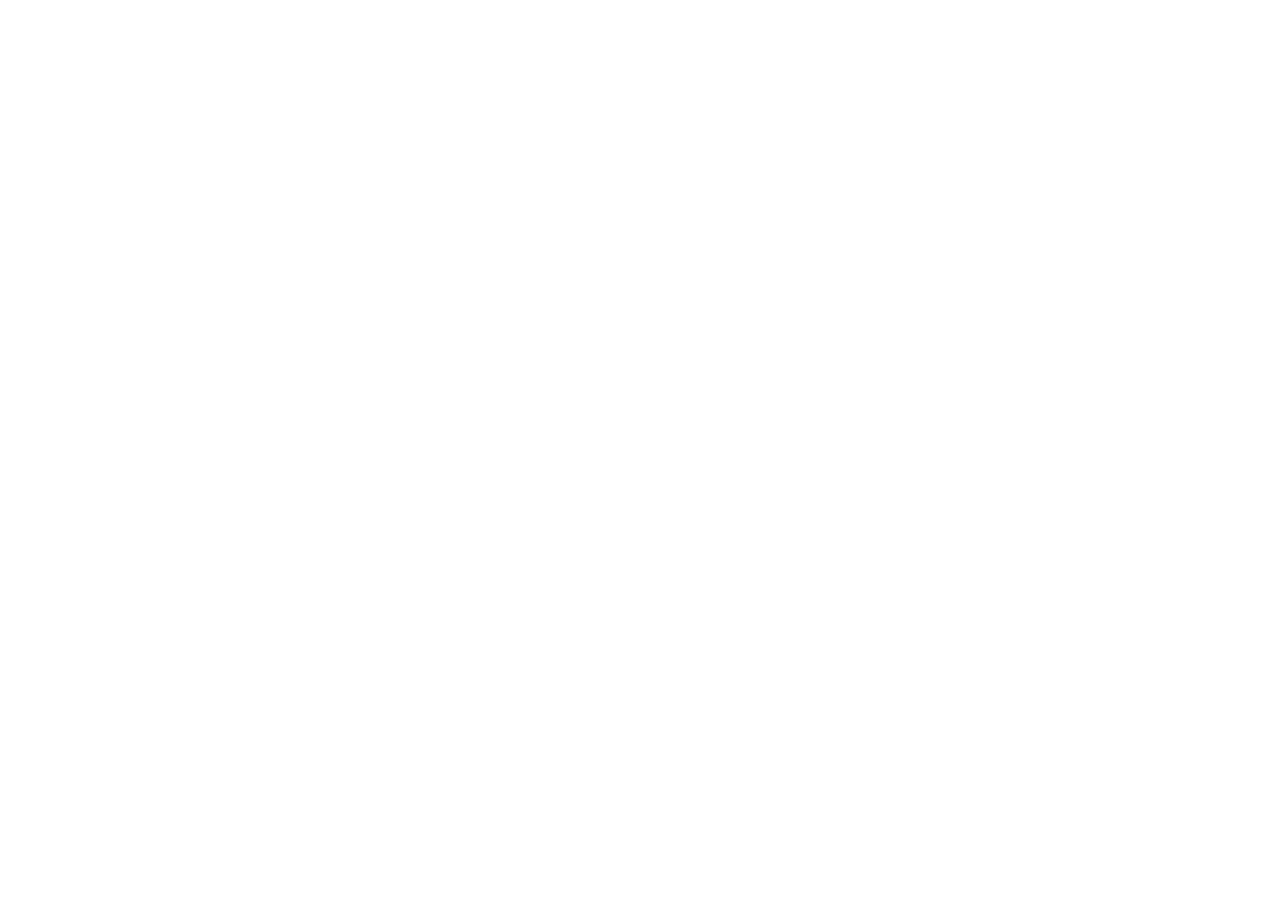
==== index.html @ 55929360 "Modèle html par défaut crée contenant quelque meta tags importantes pour le navigateur.\nDossier pub" ====
<!DOCTYPE html>
<html lang="fr">
    <head>
        <meta charset="UTF-8">
        <meta name="viewport" content="width=device-width, initial-scale=1.0">
        <meta name="description" content="Belgacem Haba est un scientifique et inventeur renommé connu pour ses contributions aux microélectroniques et aux technologies d'emballage des semi-conducteurs. Découvrez sa vie, ses inventions et ses publications sur ce site Web.">
        <meta name="keywords" content="Belgacem Haba, scientifique, inventeur, microélectronique, emballage de semi-conducteurs, technologie, USTHB">
        <title>Belgacem Haba: Page principale</title>
        <link rel="stylesheet" href="/public/styles/index.css">
    </head>
    <body>

    </body>
</html>
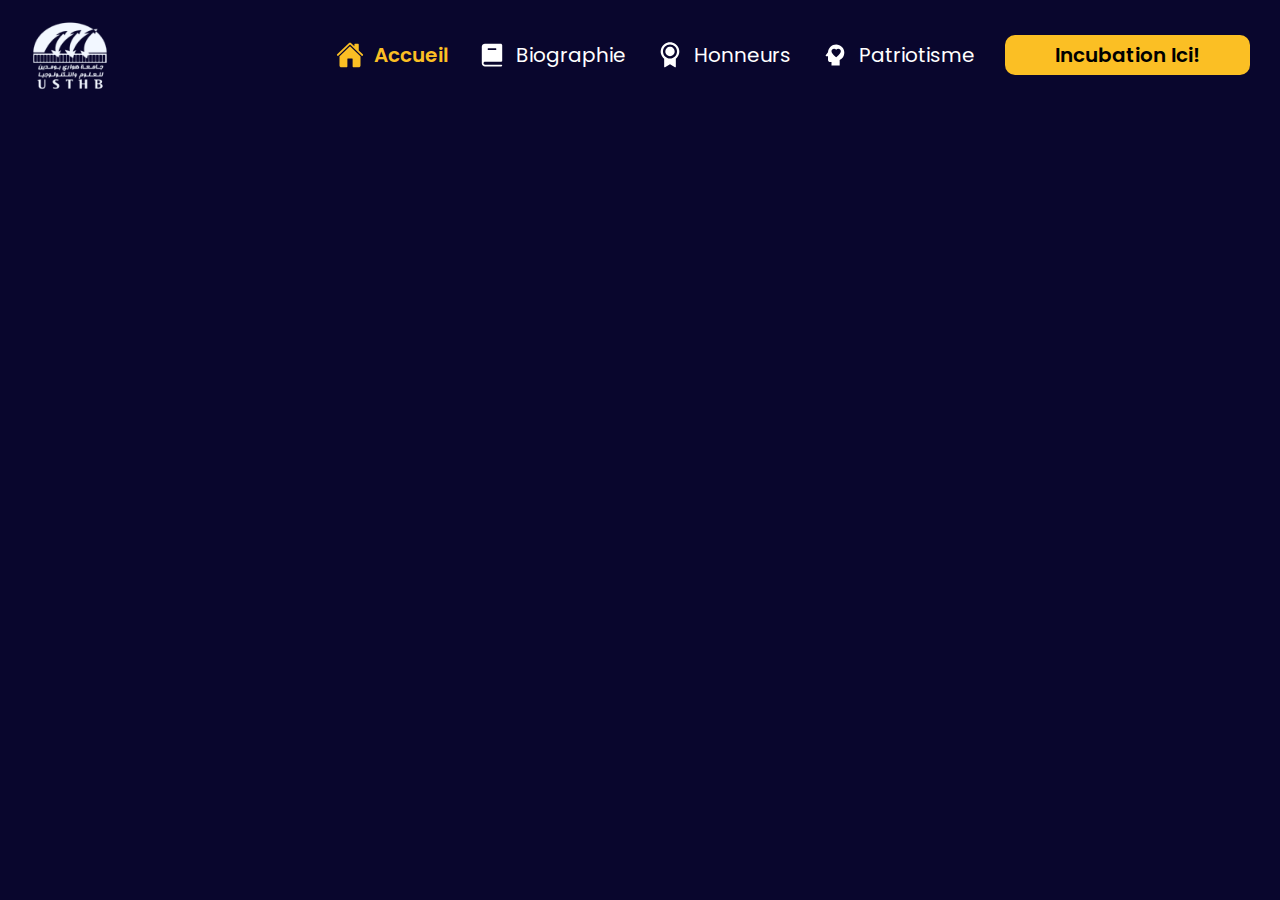
==== commit 26b038ed: "header responsive fait avec succès" ====
--- a/index.html
+++ b/index.html
@@ -1,14 +1,95 @@
 <!DOCTYPE html>
 <html lang="fr">
-    <head>
-        <meta charset="UTF-8">
-        <meta name="viewport" content="width=device-width, initial-scale=1.0">
-        <meta name="description" content="Belgacem Haba est un scientifique et inventeur renommé connu pour ses contributions aux microélectroniques et aux technologies d'emballage des semi-conducteurs. Découvrez sa vie, ses inventions et ses publications sur ce site Web.">
-        <meta name="keywords" content="Belgacem Haba, scientifique, inventeur, microélectronique, emballage de semi-conducteurs, technologie, USTHB">
-        <title>Belgacem Haba: Page principale</title>
-        <link rel="stylesheet" href="/public/styles/index.css">
-    </head>
-    <body>
 
-    </body>
+<head>
+    <meta charset="UTF-8">
+    <meta name="viewport" content="width=device-width, initial-scale=1.0">
+    <meta name="description"
+        content="Belgacem Haba est un scientifique et inventeur renommé connu pour ses contributions aux microélectroniques et aux technologies d'emballage des semi-conducteurs. Découvrez sa vie, ses inventions et ses publications sur ce site Web.">
+    <meta name="keywords"
+        content="Belgacem Haba, scientifique, inventeur, microélectronique, emballage de semi-conducteurs, technologie, USTHB">
+    <title>Belgacem Haba: Page principale</title>
+    <link rel="stylesheet" href="./public/styles/fonts.css">
+    <link rel="stylesheet" href="./public/styles/global.css">
+    <link rel="stylesheet" href="./public/styles/index.css">
+    <!--Un petit script pour la responsiveness de notre header-->
+    <script>
+        document.addEventListener('DOMContentLoaded', function () {
+            const toggleButton = document.querySelector('#mobile-menu');
+            const overlay = document.querySelector('.overlay');
+            const navbarLinks = document.querySelector('header > nav');
+            const header = document.querySelector("header")
+
+            toggleButton.addEventListener('click', function () {
+                navbarLinks.classList.toggle('active');
+                navbarLinks.classList.toggle('showUp');
+                overlay.classList.toggle('active');
+                
+            });
+
+            overlay.addEventListener('click', function () {
+                navbarLinks.classList.remove('active');
+                navbarLinks.classList.remove('showUp');
+                overlay.classList.remove('active');
+                
+            });
+        });
+    </script>
+</head>
+
+<body>
+    <!--Le header de la page, qui va contenir le logo, les liens vers toutes les pages de site et la button Call to action-->
+    <header>
+        <img id="usthb-logo" src="./public/img/logo.png" alt="USTHB">
+        <nav>
+            <ul>
+                <li class="is-active">
+                <!--On utilise les icons de cette façon pour controler leurs couleurs-->
+                    <svg width="28" height="28" viewBox="0 0 28 28" fill="none" xmlns="http://www.w3.org/2000/svg">
+                        <path
+                            d="M14.3041 5.53874C14.2226 5.46086 14.1143 5.41739 14.0016 5.41739C13.889 5.41739 13.7806 5.46086 13.6992 5.53874L3.63125 15.1566C3.58849 15.1975 3.55447 15.2467 3.53126 15.3011C3.50804 15.3555 3.4961 15.4141 3.49617 15.4733L3.49453 24.5C3.49453 24.9641 3.6789 25.4092 4.00709 25.7374C4.33528 26.0656 4.7804 26.25 5.24453 26.25H10.5C10.7321 26.25 10.9546 26.1578 11.1187 25.9937C11.2828 25.8296 11.375 25.6071 11.375 25.375V17.9375C11.375 17.8215 11.4211 17.7102 11.5031 17.6281C11.5852 17.5461 11.6965 17.5 11.8125 17.5H16.1875C16.3035 17.5 16.4148 17.5461 16.4969 17.6281C16.5789 17.7102 16.625 17.8215 16.625 17.9375V25.375C16.625 25.6071 16.7172 25.8296 16.8813 25.9937C17.0454 26.1578 17.2679 26.25 17.5 26.25H22.7533C23.2174 26.25 23.6625 26.0656 23.9907 25.7374C24.3189 25.4092 24.5033 24.9641 24.5033 24.5V15.4733C24.5033 15.4141 24.4914 15.3555 24.4682 15.3011C24.445 15.2467 24.411 15.1975 24.3682 15.1566L14.3041 5.53874Z"
+                            fill="#FBBF24" />
+                        <path
+                            d="M26.8466 13.352L22.756 9.43852V3.5C22.756 3.26794 22.6638 3.04538 22.4997 2.88128C22.3356 2.71719 22.1131 2.625 21.881 2.625H19.256C19.0239 2.625 18.8014 2.71719 18.6373 2.88128C18.4732 3.04538 18.381 3.26794 18.381 3.5V5.25L15.2135 2.22141C14.9171 1.92172 14.4763 1.75 14 1.75C13.5253 1.75 13.0856 1.92172 12.7892 2.22195L1.15719 13.3509C0.817029 13.679 0.774373 14.2188 1.0839 14.5742C1.16163 14.6639 1.2568 14.7369 1.36363 14.7887C1.47046 14.8405 1.5867 14.87 1.70529 14.8754C1.82387 14.8808 1.94232 14.862 2.05343 14.8202C2.16453 14.7784 2.26597 14.7144 2.35156 14.6322L13.6992 3.78875C13.7806 3.71086 13.889 3.66739 14.0016 3.66739C14.1143 3.66739 14.2226 3.71086 14.3041 3.78875L25.6528 14.6322C25.82 14.7925 26.0439 14.88 26.2755 14.8755C26.5071 14.871 26.7274 14.7748 26.8882 14.6081C27.224 14.2603 27.1961 13.6861 26.8466 13.352Z"
+                            fill="#FBBF24" />
+                    </svg>
+                    <a href="./index.html">Accueil</a>
+                </li>
+                <li>
+                    <svg width="28" height="28" viewBox="0 0 28 28" fill="none" xmlns="http://www.w3.org/2000/svg">
+                        <path fill-rule="evenodd" clip-rule="evenodd"
+                            d="M24.2083 19.4997C24.2082 19.5557 24.2027 19.6115 24.192 19.6665C24.2166 19.7932 24.2129 19.9237 24.1811 20.0487C24.1493 20.1738 24.0903 20.2903 24.0083 20.3898C23.9262 20.4894 23.8231 20.5696 23.7065 20.6247C23.5898 20.6797 23.4623 20.7083 23.3333 20.7083H6.99999C6.80848 20.7083 6.61884 20.7461 6.44191 20.8193C6.26498 20.8926 6.10421 21 5.96879 21.1355C5.83337 21.2709 5.72595 21.4317 5.65267 21.6086C5.57938 21.7855 5.54166 21.9752 5.54166 22.1667C5.54166 22.3582 5.57938 22.5478 5.65267 22.7247C5.72595 22.9017 5.83337 23.0624 5.96879 23.1979C6.10421 23.3333 6.26498 23.4407 6.44191 23.514C6.61884 23.5873 6.80848 23.625 6.99999 23.625H23.3333C23.5654 23.625 23.7879 23.7172 23.952 23.8813C24.1161 24.0454 24.2083 24.2679 24.2083 24.5C24.2083 24.7321 24.1161 24.9546 23.952 25.1187C23.7879 25.2828 23.5654 25.375 23.3333 25.375H6.99999C6.14909 25.375 5.33303 25.037 4.73136 24.4353C4.12968 23.8336 3.79166 23.0176 3.79166 22.1667V5.83333C3.79166 4.98243 4.12968 4.16638 4.73136 3.5647C5.33303 2.96302 6.14909 2.625 6.99999 2.625H22.6333C23.5037 2.625 24.2083 3.32967 24.2083 4.2V19.4997ZM10.5 7.29167C10.2679 7.29167 10.0454 7.38385 9.88127 7.54795C9.71718 7.71204 9.62499 7.9346 9.62499 8.16667C9.62499 8.39873 9.71718 8.62129 9.88127 8.78539C10.0454 8.94948 10.2679 9.04167 10.5 9.04167H17.5C17.7321 9.04167 17.9546 8.94948 18.1187 8.78539C18.2828 8.62129 18.375 8.39873 18.375 8.16667C18.375 7.9346 18.2828 7.71204 18.1187 7.54795C17.9546 7.38385 17.7321 7.29167 17.5 7.29167H10.5Z"
+                            fill="white" />
+                    </svg>
+
+                    <a href="./biographie.html">Biographie</a>
+                </li>
+                <li>
+                    <svg width="28" height="28" viewBox="0 0 28 28" fill="none" xmlns="http://www.w3.org/2000/svg">
+                        <path
+                            d="M19.8333 17.7858V25.8032C19.8333 25.9064 19.806 26.0078 19.754 26.0969C19.7021 26.1861 19.6274 26.2599 19.5376 26.3108C19.4478 26.3617 19.3461 26.3878 19.2429 26.3866C19.1397 26.3853 19.0387 26.3567 18.9502 26.3037L14 23.3333L9.04982 26.3037C8.96121 26.3568 8.86008 26.3854 8.75677 26.3866C8.65347 26.3878 8.5517 26.3615 8.46187 26.3105C8.37204 26.2595 8.29738 26.1855 8.24551 26.0962C8.19364 26.0068 8.16643 25.9053 8.16666 25.802V17.787C6.65716 16.5784 5.56031 14.9309 5.02769 13.072C4.49507 11.2131 4.55297 9.23463 5.1934 7.41006C5.83382 5.58549 7.02515 4.00488 8.60274 2.88667C10.1803 1.76845 12.0663 1.16785 14 1.16785C15.9337 1.16785 17.8197 1.76845 19.3972 2.88667C20.9748 4.00488 22.1662 5.58549 22.8066 7.41006C23.447 9.23463 23.5049 11.2131 22.9723 13.072C22.4397 14.9309 21.3428 16.5784 19.8333 17.787M14 17.5C15.8565 17.5 17.637 16.7625 18.9497 15.4498C20.2625 14.137 21 12.3565 21 10.5C21 8.6435 20.2625 6.86302 18.9497 5.55026C17.637 4.23751 15.8565 3.50001 14 3.50001C12.1435 3.50001 10.363 4.23751 9.05024 5.55026C7.73749 6.86302 6.99999 8.6435 6.99999 10.5C6.99999 12.3565 7.73749 14.137 9.05024 15.4498C10.363 16.7625 12.1435 17.5 14 17.5ZM14 15.1667C12.7623 15.1667 11.5753 14.675 10.7002 13.7998C9.82499 12.9247 9.33332 11.7377 9.33332 10.5C9.33332 9.26233 9.82499 8.07535 10.7002 7.20018C11.5753 6.32501 12.7623 5.83334 14 5.83334C15.2377 5.83334 16.4247 6.32501 17.2998 7.20018C18.175 8.07535 18.6667 9.26233 18.6667 10.5C18.6667 11.7377 18.175 12.9247 17.2998 13.7998C16.4247 14.675 15.2377 15.1667 14 15.1667Z"
+                            fill="white" />
+                    </svg>
+                    <a href="./honneurs.html">Honneurs</a>
+                </li>
+                <li>
+                    <svg width="28" height="28" viewBox="0 0 28 28" fill="none" xmlns="http://www.w3.org/2000/svg">
+                        <path
+                            d="M15.1666 3.5C10.7683 3.5 7.22164 6.94167 6.99998 11.27L4.75998 14.2217C4.47998 14.5833 4.75998 15.1667 5.24998 15.1667H6.99998V18.6667C6.99998 19.9617 8.03831 21 9.33331 21H10.5V24.5H18.6666V19.0283C21.4316 17.7217 23.3333 14.9333 23.3333 11.6667C23.3333 7.16333 19.6933 3.5 15.1666 3.5ZM19.8333 10.3017C19.8333 12.0983 18.2466 13.5333 15.8433 15.715L15.1666 16.3333L14.49 15.715C12.0866 13.5333 10.5 12.0983 10.5 10.3017C10.5 8.90167 11.62 7.74667 13.02 7.735H13.0666C13.8716 7.735 14.6416 8.09667 15.1666 8.70333C15.6916 8.09667 16.4616 7.735 17.2666 7.735C18.6666 7.72333 19.8333 8.855 19.8333 10.255V10.3017Z"
+                            fill="white" />
+                    </svg>
+                    <a href="./patriotisme.html">Patriotisme</a>
+                </li>
+                <a class="header-btn" href="https://haba-institute.com/">Incubation Ici!</a>
+            </ul>
+        </nav>
+        <!--Button Call to action qui émène à Haba Institute-->
+        
+        <div class="overlay"></div>
+        <img id="mobile-menu" src="./public/icons/menu-icon.svg">
+        <!--Pas d'attribut alt puisque c'est que pour la décoration-->
+    </header>
+    <!--Fin de header-->
+</body>
+
 </html>--- a/public/styles/fonts.css
+++ b/public/styles/fonts.css
@@ -0,0 +1,19 @@
+/* On déclare le font Poppins ici pour Regular, Medium et SemiBold*/
+@font-face {
+    font-family: 'Poppins';
+    font-style: normal;
+    font-weight: 400;
+    src: url(../fonts/Poppins-Regular.ttf) format('truetype');
+}
+@font-face {
+    font-family: 'Poppins';
+    font-style: normal;
+    font-weight: 500;
+    src: url(../fonts/Poppins-Medium.ttf) format('truetype');
+}
+@font-face {
+    font-family: 'Poppins';
+    font-style: normal;
+    font-weight: 600;
+    src: url(../fonts/Poppins-SemiBold.ttf) format('truetype');
+}--- a/public/styles/global.css
+++ b/public/styles/global.css
@@ -0,0 +1,114 @@
+/* On définit quelque règles par défaut */
+* {
+    box-sizing: border-box;
+    margin: 0;
+    padding: 0;
+}
+
+body {
+    font-family: 'Poppins',Arial, sans-serif;
+    font-size: 20px;
+    line-height: 1.5;
+    color: white;
+    background-color: rgb(9,6,45);
+}
+
+a {
+    text-decoration: none;
+    color: inherit;
+}
+/* Quelque règles pour le header*/
+header{
+    padding: 15px 30px;
+    display: flex;
+    justify-content: space-between;
+    align-items: center;
+    width: 100%;
+    align-items: center;
+}
+#usthb-logo{
+    width: 80px;
+    height: 80px;
+}
+/* Règles pour le container des liens vers les pages + Button Cta*/
+nav > ul{
+    list-style-type: none;
+    display: flex;
+    flex-direction: column;
+    justify-content: center;
+    align-items: center;
+    gap: 30px;
+}
+nav > ul > li{
+    display: flex;
+    justify-content: center;
+    align-items: center;
+    gap: 10px;
+}
+/* Pour la page séléctionné */
+li.is-active > svg > path{
+    fill:rgb(251, 191, 36);
+}
+li.is-active a{
+    font-weight: 600;
+    color: rgb(251, 191, 36);
+}
+/*Button CTA*/
+a.header-btn{
+    background-color: rgb(251, 191, 36);
+    color: black;
+    padding: 5px 50px;
+    border-radius: 10px;
+    font-weight: 600;
+    flex-shrink: 0;
+}
+header img#mobile-menu:hover{
+    cursor: pointer;
+}
+
+header > nav{
+    display: none;
+}
+/*Overlay pour le menu dans le cas de mobile pour la responsivness de header*/
+.overlay {
+    display: none;
+    position: fixed;
+    top: 0;
+    left: 0;
+    width: 100%;
+    height: 100%;
+    background-color: rgba(0, 0, 0, 0.5);
+}
+.active{
+    display: block;
+    
+}
+.showUp{
+    z-index: 10;
+    position: absolute;
+    left: 50%;
+    transform: translateX(-50%);
+    top: 30px;
+    width: 100%;
+}
+
+@media screen and (min-width: 1024px){
+    header{
+        align-items: center;
+    }
+    header img#mobile-menu{
+        display: none;
+    }
+    header > nav{
+        display: block;
+    }
+    header > nav > ul {
+        flex-direction: row;
+    }
+    a.header-btn{
+        display: block;
+    }
+}
+/*Fin pour le header*/
+
+
--- a/public/styles/index.css
+++ b/public/styles/index.css
@@ -0,0 +1 @@
+/* Autres règles ici */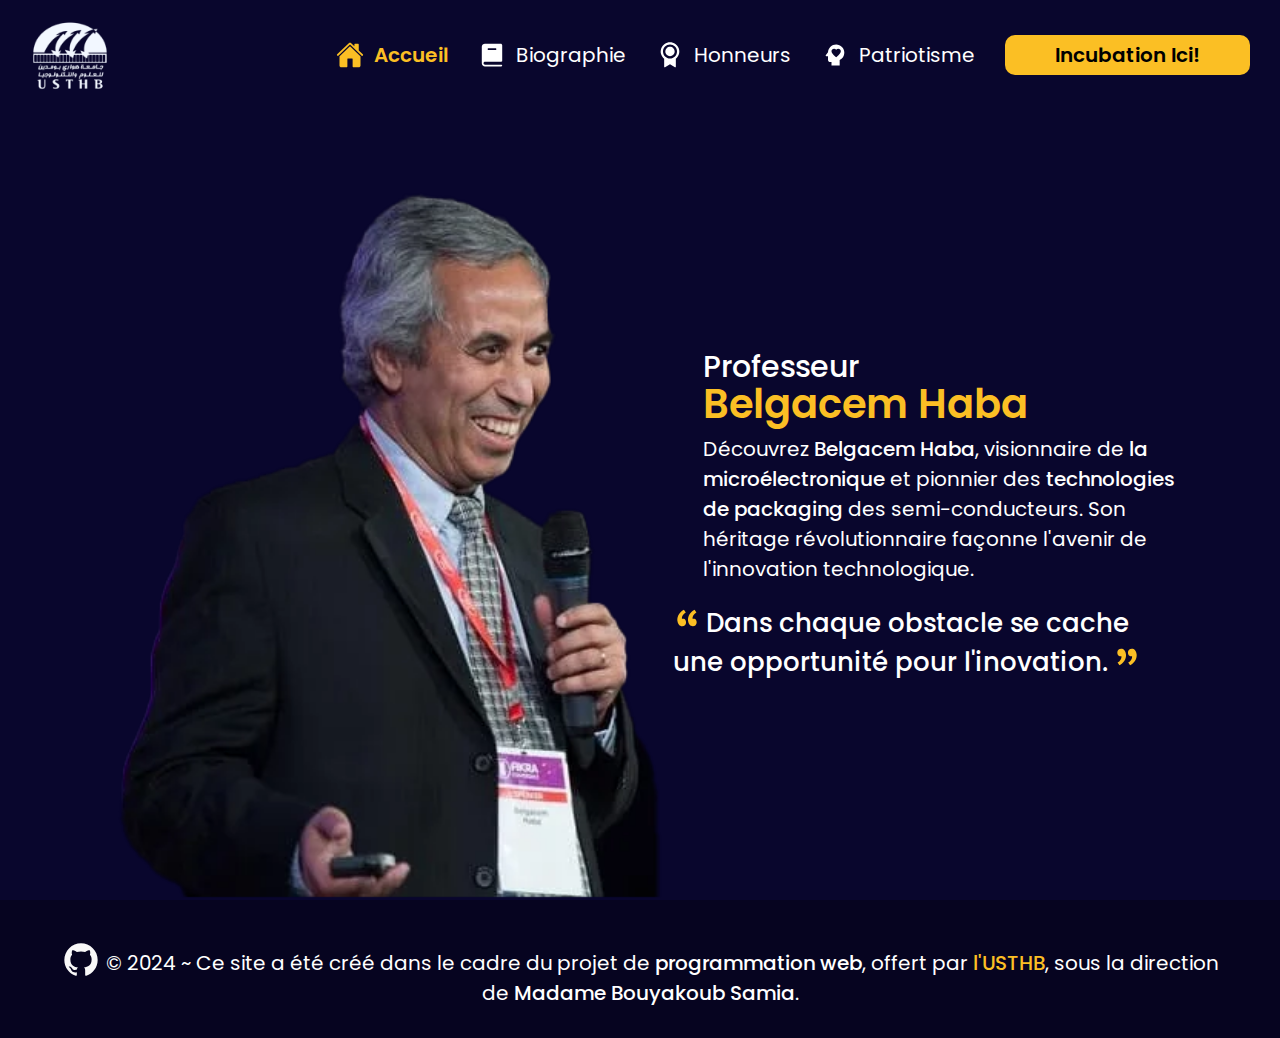
==== commit 0d8cbe6b: "Index responsive codé avec succés" ====
--- a/index.html
+++ b/index.html
@@ -24,72 +24,95 @@
                 navbarLinks.classList.toggle('active');
                 navbarLinks.classList.toggle('showUp');
                 overlay.classList.toggle('active');
-                
+
             });
 
             overlay.addEventListener('click', function () {
                 navbarLinks.classList.remove('active');
                 navbarLinks.classList.remove('showUp');
                 overlay.classList.remove('active');
-                
+
             });
         });
     </script>
 </head>
 
 <body>
-    <!--Le header de la page, qui va contenir le logo, les liens vers toutes les pages de site et la button Call to action-->
-    <header>
-        <img id="usthb-logo" src="./public/img/logo.png" alt="USTHB">
-        <nav>
-            <ul>
-                <li class="is-active">
-                <!--On utilise les icons de cette façon pour controler leurs couleurs-->
-                    <svg width="28" height="28" viewBox="0 0 28 28" fill="none" xmlns="http://www.w3.org/2000/svg">
-                        <path
-                            d="M14.3041 5.53874C14.2226 5.46086 14.1143 5.41739 14.0016 5.41739C13.889 5.41739 13.7806 5.46086 13.6992 5.53874L3.63125 15.1566C3.58849 15.1975 3.55447 15.2467 3.53126 15.3011C3.50804 15.3555 3.4961 15.4141 3.49617 15.4733L3.49453 24.5C3.49453 24.9641 3.6789 25.4092 4.00709 25.7374C4.33528 26.0656 4.7804 26.25 5.24453 26.25H10.5C10.7321 26.25 10.9546 26.1578 11.1187 25.9937C11.2828 25.8296 11.375 25.6071 11.375 25.375V17.9375C11.375 17.8215 11.4211 17.7102 11.5031 17.6281C11.5852 17.5461 11.6965 17.5 11.8125 17.5H16.1875C16.3035 17.5 16.4148 17.5461 16.4969 17.6281C16.5789 17.7102 16.625 17.8215 16.625 17.9375V25.375C16.625 25.6071 16.7172 25.8296 16.8813 25.9937C17.0454 26.1578 17.2679 26.25 17.5 26.25H22.7533C23.2174 26.25 23.6625 26.0656 23.9907 25.7374C24.3189 25.4092 24.5033 24.9641 24.5033 24.5V15.4733C24.5033 15.4141 24.4914 15.3555 24.4682 15.3011C24.445 15.2467 24.411 15.1975 24.3682 15.1566L14.3041 5.53874Z"
-                            fill="#FBBF24" />
-                        <path
-                            d="M26.8466 13.352L22.756 9.43852V3.5C22.756 3.26794 22.6638 3.04538 22.4997 2.88128C22.3356 2.71719 22.1131 2.625 21.881 2.625H19.256C19.0239 2.625 18.8014 2.71719 18.6373 2.88128C18.4732 3.04538 18.381 3.26794 18.381 3.5V5.25L15.2135 2.22141C14.9171 1.92172 14.4763 1.75 14 1.75C13.5253 1.75 13.0856 1.92172 12.7892 2.22195L1.15719 13.3509C0.817029 13.679 0.774373 14.2188 1.0839 14.5742C1.16163 14.6639 1.2568 14.7369 1.36363 14.7887C1.47046 14.8405 1.5867 14.87 1.70529 14.8754C1.82387 14.8808 1.94232 14.862 2.05343 14.8202C2.16453 14.7784 2.26597 14.7144 2.35156 14.6322L13.6992 3.78875C13.7806 3.71086 13.889 3.66739 14.0016 3.66739C14.1143 3.66739 14.2226 3.71086 14.3041 3.78875L25.6528 14.6322C25.82 14.7925 26.0439 14.88 26.2755 14.8755C26.5071 14.871 26.7274 14.7748 26.8882 14.6081C27.224 14.2603 27.1961 13.6861 26.8466 13.352Z"
-                            fill="#FBBF24" />
-                    </svg>
-                    <a href="./index.html">Accueil</a>
-                </li>
-                <li>
-                    <svg width="28" height="28" viewBox="0 0 28 28" fill="none" xmlns="http://www.w3.org/2000/svg">
-                        <path fill-rule="evenodd" clip-rule="evenodd"
-                            d="M24.2083 19.4997C24.2082 19.5557 24.2027 19.6115 24.192 19.6665C24.2166 19.7932 24.2129 19.9237 24.1811 20.0487C24.1493 20.1738 24.0903 20.2903 24.0083 20.3898C23.9262 20.4894 23.8231 20.5696 23.7065 20.6247C23.5898 20.6797 23.4623 20.7083 23.3333 20.7083H6.99999C6.80848 20.7083 6.61884 20.7461 6.44191 20.8193C6.26498 20.8926 6.10421 21 5.96879 21.1355C5.83337 21.2709 5.72595 21.4317 5.65267 21.6086C5.57938 21.7855 5.54166 21.9752 5.54166 22.1667C5.54166 22.3582 5.57938 22.5478 5.65267 22.7247C5.72595 22.9017 5.83337 23.0624 5.96879 23.1979C6.10421 23.3333 6.26498 23.4407 6.44191 23.514C6.61884 23.5873 6.80848 23.625 6.99999 23.625H23.3333C23.5654 23.625 23.7879 23.7172 23.952 23.8813C24.1161 24.0454 24.2083 24.2679 24.2083 24.5C24.2083 24.7321 24.1161 24.9546 23.952 25.1187C23.7879 25.2828 23.5654 25.375 23.3333 25.375H6.99999C6.14909 25.375 5.33303 25.037 4.73136 24.4353C4.12968 23.8336 3.79166 23.0176 3.79166 22.1667V5.83333C3.79166 4.98243 4.12968 4.16638 4.73136 3.5647C5.33303 2.96302 6.14909 2.625 6.99999 2.625H22.6333C23.5037 2.625 24.2083 3.32967 24.2083 4.2V19.4997ZM10.5 7.29167C10.2679 7.29167 10.0454 7.38385 9.88127 7.54795C9.71718 7.71204 9.62499 7.9346 9.62499 8.16667C9.62499 8.39873 9.71718 8.62129 9.88127 8.78539C10.0454 8.94948 10.2679 9.04167 10.5 9.04167H17.5C17.7321 9.04167 17.9546 8.94948 18.1187 8.78539C18.2828 8.62129 18.375 8.39873 18.375 8.16667C18.375 7.9346 18.2828 7.71204 18.1187 7.54795C17.9546 7.38385 17.7321 7.29167 17.5 7.29167H10.5Z"
-                            fill="white" />
-                    </svg>
+    <!--On va mettre le header et le main dans un div pour les afficher en 100vh-->
+    <div class="screen-container">
+        <!--Le header de la page, qui va contenir le logo, les liens vers toutes les pages de site et la button Call to action-->
+        <header>
+            <img id="usthb-logo" src="./public/img/logo.png" alt="USTHB">
+            <nav>
+                <ul>
+                    <li class="is-active">
+                        <!--On utilise les icons de cette façon pour controler leurs couleurs-->
+                        <svg width="28" height="28" viewBox="0 0 28 28" fill="none" xmlns="http://www.w3.org/2000/svg">
+                            <path
+                                d="M14.3041 5.53874C14.2226 5.46086 14.1143 5.41739 14.0016 5.41739C13.889 5.41739 13.7806 5.46086 13.6992 5.53874L3.63125 15.1566C3.58849 15.1975 3.55447 15.2467 3.53126 15.3011C3.50804 15.3555 3.4961 15.4141 3.49617 15.4733L3.49453 24.5C3.49453 24.9641 3.6789 25.4092 4.00709 25.7374C4.33528 26.0656 4.7804 26.25 5.24453 26.25H10.5C10.7321 26.25 10.9546 26.1578 11.1187 25.9937C11.2828 25.8296 11.375 25.6071 11.375 25.375V17.9375C11.375 17.8215 11.4211 17.7102 11.5031 17.6281C11.5852 17.5461 11.6965 17.5 11.8125 17.5H16.1875C16.3035 17.5 16.4148 17.5461 16.4969 17.6281C16.5789 17.7102 16.625 17.8215 16.625 17.9375V25.375C16.625 25.6071 16.7172 25.8296 16.8813 25.9937C17.0454 26.1578 17.2679 26.25 17.5 26.25H22.7533C23.2174 26.25 23.6625 26.0656 23.9907 25.7374C24.3189 25.4092 24.5033 24.9641 24.5033 24.5V15.4733C24.5033 15.4141 24.4914 15.3555 24.4682 15.3011C24.445 15.2467 24.411 15.1975 24.3682 15.1566L14.3041 5.53874Z"
+                                fill="#FBBF24" />
+                            <path
+                                d="M26.8466 13.352L22.756 9.43852V3.5C22.756 3.26794 22.6638 3.04538 22.4997 2.88128C22.3356 2.71719 22.1131 2.625 21.881 2.625H19.256C19.0239 2.625 18.8014 2.71719 18.6373 2.88128C18.4732 3.04538 18.381 3.26794 18.381 3.5V5.25L15.2135 2.22141C14.9171 1.92172 14.4763 1.75 14 1.75C13.5253 1.75 13.0856 1.92172 12.7892 2.22195L1.15719 13.3509C0.817029 13.679 0.774373 14.2188 1.0839 14.5742C1.16163 14.6639 1.2568 14.7369 1.36363 14.7887C1.47046 14.8405 1.5867 14.87 1.70529 14.8754C1.82387 14.8808 1.94232 14.862 2.05343 14.8202C2.16453 14.7784 2.26597 14.7144 2.35156 14.6322L13.6992 3.78875C13.7806 3.71086 13.889 3.66739 14.0016 3.66739C14.1143 3.66739 14.2226 3.71086 14.3041 3.78875L25.6528 14.6322C25.82 14.7925 26.0439 14.88 26.2755 14.8755C26.5071 14.871 26.7274 14.7748 26.8882 14.6081C27.224 14.2603 27.1961 13.6861 26.8466 13.352Z"
+                                fill="#FBBF24" />
+                        </svg>
+                        <a href="./index.html">Accueil</a>
+                    </li>
+                    <li>
+                        <svg width="28" height="28" viewBox="0 0 28 28" fill="none" xmlns="http://www.w3.org/2000/svg">
+                            <path fill-rule="evenodd" clip-rule="evenodd"
+                                d="M24.2083 19.4997C24.2082 19.5557 24.2027 19.6115 24.192 19.6665C24.2166 19.7932 24.2129 19.9237 24.1811 20.0487C24.1493 20.1738 24.0903 20.2903 24.0083 20.3898C23.9262 20.4894 23.8231 20.5696 23.7065 20.6247C23.5898 20.6797 23.4623 20.7083 23.3333 20.7083H6.99999C6.80848 20.7083 6.61884 20.7461 6.44191 20.8193C6.26498 20.8926 6.10421 21 5.96879 21.1355C5.83337 21.2709 5.72595 21.4317 5.65267 21.6086C5.57938 21.7855 5.54166 21.9752 5.54166 22.1667C5.54166 22.3582 5.57938 22.5478 5.65267 22.7247C5.72595 22.9017 5.83337 23.0624 5.96879 23.1979C6.10421 23.3333 6.26498 23.4407 6.44191 23.514C6.61884 23.5873 6.80848 23.625 6.99999 23.625H23.3333C23.5654 23.625 23.7879 23.7172 23.952 23.8813C24.1161 24.0454 24.2083 24.2679 24.2083 24.5C24.2083 24.7321 24.1161 24.9546 23.952 25.1187C23.7879 25.2828 23.5654 25.375 23.3333 25.375H6.99999C6.14909 25.375 5.33303 25.037 4.73136 24.4353C4.12968 23.8336 3.79166 23.0176 3.79166 22.1667V5.83333C3.79166 4.98243 4.12968 4.16638 4.73136 3.5647C5.33303 2.96302 6.14909 2.625 6.99999 2.625H22.6333C23.5037 2.625 24.2083 3.32967 24.2083 4.2V19.4997ZM10.5 7.29167C10.2679 7.29167 10.0454 7.38385 9.88127 7.54795C9.71718 7.71204 9.62499 7.9346 9.62499 8.16667C9.62499 8.39873 9.71718 8.62129 9.88127 8.78539C10.0454 8.94948 10.2679 9.04167 10.5 9.04167H17.5C17.7321 9.04167 17.9546 8.94948 18.1187 8.78539C18.2828 8.62129 18.375 8.39873 18.375 8.16667C18.375 7.9346 18.2828 7.71204 18.1187 7.54795C17.9546 7.38385 17.7321 7.29167 17.5 7.29167H10.5Z"
+                                fill="white" />
+                        </svg>
 
-                    <a href="./biographie.html">Biographie</a>
-                </li>
-                <li>
-                    <svg width="28" height="28" viewBox="0 0 28 28" fill="none" xmlns="http://www.w3.org/2000/svg">
-                        <path
-                            d="M19.8333 17.7858V25.8032C19.8333 25.9064 19.806 26.0078 19.754 26.0969C19.7021 26.1861 19.6274 26.2599 19.5376 26.3108C19.4478 26.3617 19.3461 26.3878 19.2429 26.3866C19.1397 26.3853 19.0387 26.3567 18.9502 26.3037L14 23.3333L9.04982 26.3037C8.96121 26.3568 8.86008 26.3854 8.75677 26.3866C8.65347 26.3878 8.5517 26.3615 8.46187 26.3105C8.37204 26.2595 8.29738 26.1855 8.24551 26.0962C8.19364 26.0068 8.16643 25.9053 8.16666 25.802V17.787C6.65716 16.5784 5.56031 14.9309 5.02769 13.072C4.49507 11.2131 4.55297 9.23463 5.1934 7.41006C5.83382 5.58549 7.02515 4.00488 8.60274 2.88667C10.1803 1.76845 12.0663 1.16785 14 1.16785C15.9337 1.16785 17.8197 1.76845 19.3972 2.88667C20.9748 4.00488 22.1662 5.58549 22.8066 7.41006C23.447 9.23463 23.5049 11.2131 22.9723 13.072C22.4397 14.9309 21.3428 16.5784 19.8333 17.787M14 17.5C15.8565 17.5 17.637 16.7625 18.9497 15.4498C20.2625 14.137 21 12.3565 21 10.5C21 8.6435 20.2625 6.86302 18.9497 5.55026C17.637 4.23751 15.8565 3.50001 14 3.50001C12.1435 3.50001 10.363 4.23751 9.05024 5.55026C7.73749 6.86302 6.99999 8.6435 6.99999 10.5C6.99999 12.3565 7.73749 14.137 9.05024 15.4498C10.363 16.7625 12.1435 17.5 14 17.5ZM14 15.1667C12.7623 15.1667 11.5753 14.675 10.7002 13.7998C9.82499 12.9247 9.33332 11.7377 9.33332 10.5C9.33332 9.26233 9.82499 8.07535 10.7002 7.20018C11.5753 6.32501 12.7623 5.83334 14 5.83334C15.2377 5.83334 16.4247 6.32501 17.2998 7.20018C18.175 8.07535 18.6667 9.26233 18.6667 10.5C18.6667 11.7377 18.175 12.9247 17.2998 13.7998C16.4247 14.675 15.2377 15.1667 14 15.1667Z"
-                            fill="white" />
-                    </svg>
-                    <a href="./honneurs.html">Honneurs</a>
-                </li>
-                <li>
-                    <svg width="28" height="28" viewBox="0 0 28 28" fill="none" xmlns="http://www.w3.org/2000/svg">
-                        <path
-                            d="M15.1666 3.5C10.7683 3.5 7.22164 6.94167 6.99998 11.27L4.75998 14.2217C4.47998 14.5833 4.75998 15.1667 5.24998 15.1667H6.99998V18.6667C6.99998 19.9617 8.03831 21 9.33331 21H10.5V24.5H18.6666V19.0283C21.4316 17.7217 23.3333 14.9333 23.3333 11.6667C23.3333 7.16333 19.6933 3.5 15.1666 3.5ZM19.8333 10.3017C19.8333 12.0983 18.2466 13.5333 15.8433 15.715L15.1666 16.3333L14.49 15.715C12.0866 13.5333 10.5 12.0983 10.5 10.3017C10.5 8.90167 11.62 7.74667 13.02 7.735H13.0666C13.8716 7.735 14.6416 8.09667 15.1666 8.70333C15.6916 8.09667 16.4616 7.735 17.2666 7.735C18.6666 7.72333 19.8333 8.855 19.8333 10.255V10.3017Z"
-                            fill="white" />
-                    </svg>
-                    <a href="./patriotisme.html">Patriotisme</a>
-                </li>
-                <a class="header-btn" href="https://haba-institute.com/">Incubation Ici!</a>
-            </ul>
-        </nav>
-        <!--Button Call to action qui émène à Haba Institute-->
-        
-        <div class="overlay"></div>
-        <img id="mobile-menu" src="./public/icons/menu-icon.svg">
-        <!--Pas d'attribut alt puisque c'est que pour la décoration-->
-    </header>
-    <!--Fin de header-->
+                        <a href="./biographie.html">Biographie</a>
+                    </li>
+                    <li>
+                        <svg width="28" height="28" viewBox="0 0 28 28" fill="none" xmlns="http://www.w3.org/2000/svg">
+                            <path
+                                d="M19.8333 17.7858V25.8032C19.8333 25.9064 19.806 26.0078 19.754 26.0969C19.7021 26.1861 19.6274 26.2599 19.5376 26.3108C19.4478 26.3617 19.3461 26.3878 19.2429 26.3866C19.1397 26.3853 19.0387 26.3567 18.9502 26.3037L14 23.3333L9.04982 26.3037C8.96121 26.3568 8.86008 26.3854 8.75677 26.3866C8.65347 26.3878 8.5517 26.3615 8.46187 26.3105C8.37204 26.2595 8.29738 26.1855 8.24551 26.0962C8.19364 26.0068 8.16643 25.9053 8.16666 25.802V17.787C6.65716 16.5784 5.56031 14.9309 5.02769 13.072C4.49507 11.2131 4.55297 9.23463 5.1934 7.41006C5.83382 5.58549 7.02515 4.00488 8.60274 2.88667C10.1803 1.76845 12.0663 1.16785 14 1.16785C15.9337 1.16785 17.8197 1.76845 19.3972 2.88667C20.9748 4.00488 22.1662 5.58549 22.8066 7.41006C23.447 9.23463 23.5049 11.2131 22.9723 13.072C22.4397 14.9309 21.3428 16.5784 19.8333 17.787M14 17.5C15.8565 17.5 17.637 16.7625 18.9497 15.4498C20.2625 14.137 21 12.3565 21 10.5C21 8.6435 20.2625 6.86302 18.9497 5.55026C17.637 4.23751 15.8565 3.50001 14 3.50001C12.1435 3.50001 10.363 4.23751 9.05024 5.55026C7.73749 6.86302 6.99999 8.6435 6.99999 10.5C6.99999 12.3565 7.73749 14.137 9.05024 15.4498C10.363 16.7625 12.1435 17.5 14 17.5ZM14 15.1667C12.7623 15.1667 11.5753 14.675 10.7002 13.7998C9.82499 12.9247 9.33332 11.7377 9.33332 10.5C9.33332 9.26233 9.82499 8.07535 10.7002 7.20018C11.5753 6.32501 12.7623 5.83334 14 5.83334C15.2377 5.83334 16.4247 6.32501 17.2998 7.20018C18.175 8.07535 18.6667 9.26233 18.6667 10.5C18.6667 11.7377 18.175 12.9247 17.2998 13.7998C16.4247 14.675 15.2377 15.1667 14 15.1667Z"
+                                fill="white" />
+                        </svg>
+                        <a href="./honneurs.html">Honneurs</a>
+                    </li>
+                    <li>
+                        <svg width="28" height="28" viewBox="0 0 28 28" fill="none" xmlns="http://www.w3.org/2000/svg">
+                            <path
+                                d="M15.1666 3.5C10.7683 3.5 7.22164 6.94167 6.99998 11.27L4.75998 14.2217C4.47998 14.5833 4.75998 15.1667 5.24998 15.1667H6.99998V18.6667C6.99998 19.9617 8.03831 21 9.33331 21H10.5V24.5H18.6666V19.0283C21.4316 17.7217 23.3333 14.9333 23.3333 11.6667C23.3333 7.16333 19.6933 3.5 15.1666 3.5ZM19.8333 10.3017C19.8333 12.0983 18.2466 13.5333 15.8433 15.715L15.1666 16.3333L14.49 15.715C12.0866 13.5333 10.5 12.0983 10.5 10.3017C10.5 8.90167 11.62 7.74667 13.02 7.735H13.0666C13.8716 7.735 14.6416 8.09667 15.1666 8.70333C15.6916 8.09667 16.4616 7.735 17.2666 7.735C18.6666 7.72333 19.8333 8.855 19.8333 10.255V10.3017Z"
+                                fill="white" />
+                        </svg>
+                        <a href="./patriotisme.html">Patriotisme</a>
+                    </li>
+                    <a target="_blank" class="header-btn" href="https://haba-institute.com/">Incubation Ici!</a>
+                </ul>
+            </nav>
+            <!--Button Call to action qui émène à Haba Institute-->
+
+            <div class="overlay"></div>
+            <img id="mobile-menu" src="./public/icons/menu-icon.svg">
+            <!--Pas d'attribut alt puisque c'est que pour la décoration-->
+        </header>
+        <!--Fin de header-->
+        <!--main qui va contenir le contenu principale-->
+        <main>
+            <!--section qui contient la photo de belgacem haba et les lambes au dessous de sa tete-->
+            <section id="belkacem-pic-container">
+                <!--<img class="ideas-vibe" src="public/img/ideas-vibe.svg">--><!--Pas d'attribut d'alt puisque cet image c'est que pour la décoration-->
+                <img class="belkacem-pic" src="public/img/belkacem01.png" alt="Belkacem Haba">
+            </section>
+            <section id="intro-container">
+                <h2>Professeur</h2>
+                <h1>Belgacem Haba</h1>
+                <p>Découvrez <strong>Belgacem Haba</strong>, visionnaire de <strong>la microélectronique</strong> et pionnier des <strong>technologies de packaging</strong> des semi-conducteurs. Son héritage révolutionnaire façonne l&apos;avenir de l&apos;innovation technologique.</p>
+                <q>Dans chaque obstacle se cache une opportunité pour l&apos;inovation.</q>
+            </section>
+        </main>
+    </div>
+    <footer>
+        <a href="https://github.com/coding-with-lounas/Portfolio-project-1">
+            <img id="github-icon" src="public/icons/github-icon.svg" alt="github repository">
+        </a>
+        <span>© 2024 ~ Ce site a été créé dans le cadre du projet de <strong>programmation web</strong>, offert par <a target="_blank" href="https://www.usthb.dz"><strong>l'USTHB</strong></a>, sous la direction de <strong>Madame Bouyakoub Samia</strong>.</span>
+    </footer>
 </body>
 
 </html>--- a/public/styles/global.css
+++ b/public/styles/global.css
@@ -3,6 +3,9 @@
     box-sizing: border-box;
     margin: 0;
     padding: 0;
+}
+strong{
+    font-weight: 500;
 }
 
 body {
@@ -17,6 +20,10 @@
     text-decoration: none;
     color: inherit;
 }
+.screen-container{
+    display: flex;
+    flex-direction: column;
+}
 /* Quelque règles pour le header*/
 header{
     padding: 15px 30px;
@@ -24,7 +31,6 @@
     justify-content: space-between;
     align-items: center;
     width: 100%;
-    align-items: center;
 }
 #usthb-logo{
     width: 80px;
@@ -78,6 +84,7 @@
     width: 100%;
     height: 100%;
     background-color: rgba(0, 0, 0, 0.5);
+    z-index: 5;
 }
 .active{
     display: block;
@@ -91,11 +98,27 @@
     top: 30px;
     width: 100%;
 }
-
+/*Fin pour le header*/
+/*Footer début*/
+footer{
+    background-color: rgb(6, 4, 32);
+    padding: 15px;
+    text-align: center;
+}
+footer a{
+    color:rgb(251, 191, 36)
+}
+footer #github-icon{
+    position: relative;
+    top: 10px;
+}
+/*Footer fin*/
+@media screen and (min-width: 600px){
+    footer{
+        padding: 30px 60px;
+    }
+}
 @media screen and (min-width: 1024px){
-    header{
-        align-items: center;
-    }
     header img#mobile-menu{
         display: none;
     }
@@ -109,6 +132,5 @@
         display: block;
     }
 }
-/*Fin pour le header*/
 
 
--- a/public/styles/index.css
+++ b/public/styles/index.css
@@ -1 +1,88 @@
-/* Autres règles ici */+/* Autres règles ici */
+main{
+    height: 100%;
+    display: flex;
+    justify-content: center;
+    align-items: center;
+    flex-wrap: wrap;
+    padding: 0 15px; 
+}
+section#belkacem-pic-container{
+    height: 100%;
+    position: relative;
+    width: 100%;
+    border-bottom: 4px solid rgb(251, 191, 36);
+    margin-bottom: 30px;
+    max-width: 500px;
+    min-height: 300px;
+}
+section#belkacem-pic-container > img.ideas-vibe, section#belkacem-pic-container > img.belkacem-pic{
+    position: absolute;
+}
+section#belkacem-pic-container > img.ideas-vibe{
+    top: -8%;
+    width: 50%;
+    left: 5%;
+}
+section#belkacem-pic-container > img.belkacem-pic{
+    bottom: 0;
+    left: 50%;
+    transform: translateX(-50%);
+    height: 90%;
+}
+main > section#intro-container{
+    width: 100%;
+    max-width: 500px;
+}
+#intro-container > h2{
+    line-height: 0.5em;
+    font-weight: 500;
+}
+#intro-container > h1{
+    color: rgb(251, 191, 36);
+    font-size: 40px;
+}
+#intro-container > p{
+    margin-bottom: 1em;
+}
+#intro-container > q{
+    font-weight: 500;
+    font-size: 1.3em;
+}
+/* On va changer les open et close quotes par défaut*/
+#intro-container > q::before,  #intro-container > q::after{
+    content: "";
+    display: inline-block;
+    width: 28px;
+    height: 28px;
+    background-size: cover;
+}
+#intro-container > q::before{
+    background-image: url('../icons/open-quote.svg');
+    margin-right: 5px;
+}
+#intro-container > q::after{
+    background-image: url('../icons/close-quote.svg');
+    margin-left: 5px;
+}
+
+@media screen and (min-width: 600px){
+    section#belkacem-pic-container{
+        min-height: 500px;
+    }
+}
+@media screen and (min-width: 1030px){
+    section#belkacem-pic-container{
+        border-bottom: none;
+        margin-bottom: none;
+        width: 50%;
+        max-width:none;
+    }
+    .screen-container{
+        height: 100vh;
+    }
+    #intro-container > q {
+        position: relative;
+        left: -30px;
+    }
+}
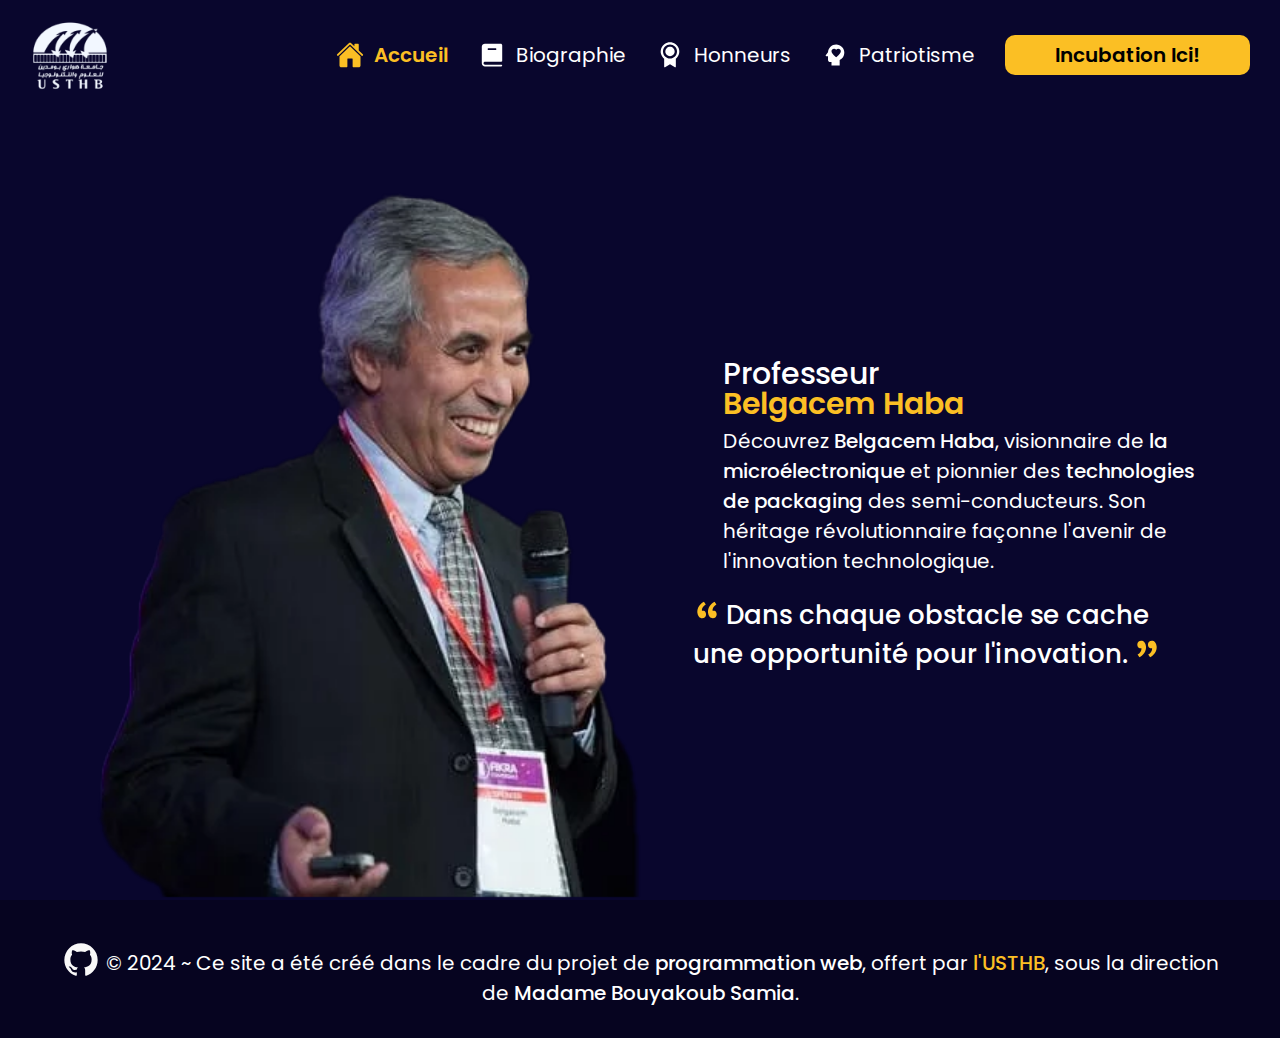
==== commit b4b792a0: "Quelque adjustements" ====
--- a/index.html
+++ b/index.html
@@ -108,7 +108,7 @@
         </main>
     </div>
     <footer>
-        <a href="https://github.com/coding-with-lounas/Portfolio-project-1">
+        <a href="https://github.com/coding-with-lounas/Portfolio-project-1" target="_blank">
             <img id="github-icon" src="public/icons/github-icon.svg" alt="github repository">
         </a>
         <span>© 2024 ~ Ce site a été créé dans le cadre du projet de <strong>programmation web</strong>, offert par <a target="_blank" href="https://www.usthb.dz"><strong>l'USTHB</strong></a>, sous la direction de <strong>Madame Bouyakoub Samia</strong>.</span>
--- a/public/styles/global.css
+++ b/public/styles/global.css
@@ -10,10 +10,11 @@
 
 body {
     font-family: 'Poppins',Arial, sans-serif;
-    font-size: 20px;
+    font-size: 16px;
     line-height: 1.5;
     color: white;
     background-color: rgb(9,6,45);
+    
 }
 
 a {
@@ -98,6 +99,10 @@
     top: 30px;
     width: 100%;
 }
+header img#mobile-menu{
+    height: 30px;
+    width: auto;
+}
 /*Fin pour le header*/
 /*Footer début*/
 footer{
@@ -113,9 +118,18 @@
     top: 10px;
 }
 /*Footer fin*/
+@media screen and (min-width: 500px){
+    body{
+        font-size: 20px;
+    }
+}
 @media screen and (min-width: 600px){
     footer{
         padding: 30px 60px;
+    }
+    header img#mobile-menu{
+        height: auto;
+        width: auto;
     }
 }
 @media screen and (min-width: 1024px){
@@ -132,5 +146,10 @@
         display: block;
     }
 }
+@media screen and (min-width: 1500px){
+    body{
+        font-size: 30px;
+    }
+}
 
 
--- a/public/styles/index.css
+++ b/public/styles/index.css
@@ -2,10 +2,11 @@
 main{
     height: 100%;
     display: flex;
-    justify-content: center;
+    justify-content: space-evenly;
     align-items: center;
     flex-wrap: wrap;
     padding: 0 15px; 
+    margin-bottom: 60px;
 }
 section#belkacem-pic-container{
     height: 100%;
@@ -40,7 +41,7 @@
 }
 #intro-container > h1{
     color: rgb(251, 191, 36);
-    font-size: 40px;
+    font-size: 1.5em;
 }
 #intro-container > p{
     margin-bottom: 1em;
@@ -72,6 +73,9 @@
     }
 }
 @media screen and (min-width: 1030px){
+    main{
+        margin-bottom: 0;
+    }
     section#belkacem-pic-container{
         border-bottom: none;
         margin-bottom: none;
@@ -86,3 +90,8 @@
         left: -30px;
     }
 }
+@media screen and (min-width: 1500px){
+    main > section#intro-container{
+        max-width: 600px;
+    }
+}
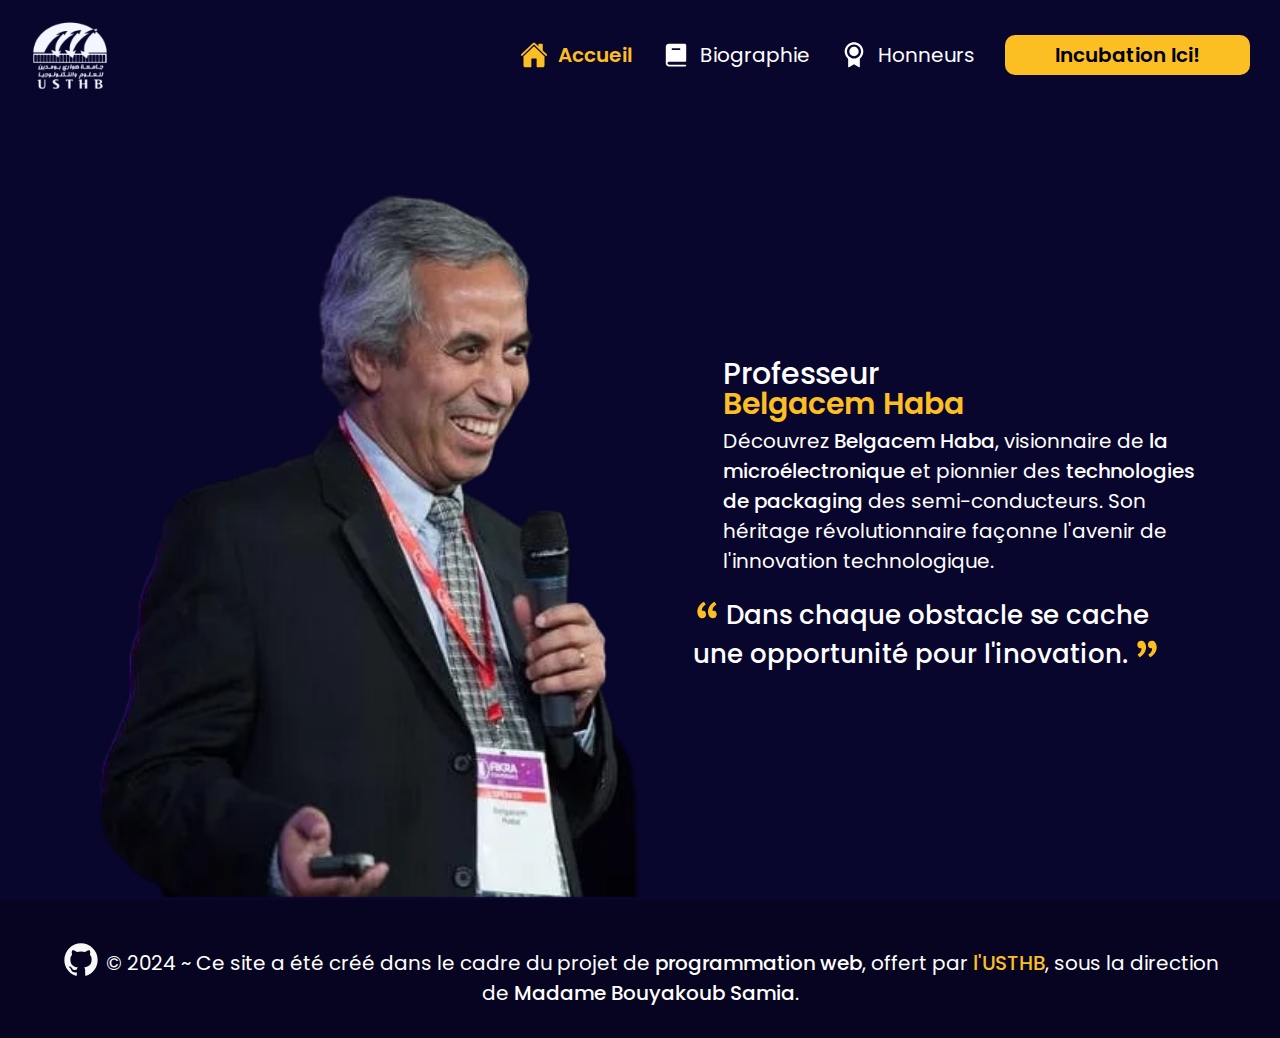
==== commit 6a520b03: "Page patriotisme supprimé en raison de retard" ====
--- a/index.html
+++ b/index.html
@@ -74,14 +74,14 @@
                         </svg>
                         <a href="./honneurs.html">Honneurs</a>
                     </li>
-                    <li>
+                    <!--<li>
                         <svg width="28" height="28" viewBox="0 0 28 28" fill="none" xmlns="http://www.w3.org/2000/svg">
                             <path
                                 d="M15.1666 3.5C10.7683 3.5 7.22164 6.94167 6.99998 11.27L4.75998 14.2217C4.47998 14.5833 4.75998 15.1667 5.24998 15.1667H6.99998V18.6667C6.99998 19.9617 8.03831 21 9.33331 21H10.5V24.5H18.6666V19.0283C21.4316 17.7217 23.3333 14.9333 23.3333 11.6667C23.3333 7.16333 19.6933 3.5 15.1666 3.5ZM19.8333 10.3017C19.8333 12.0983 18.2466 13.5333 15.8433 15.715L15.1666 16.3333L14.49 15.715C12.0866 13.5333 10.5 12.0983 10.5 10.3017C10.5 8.90167 11.62 7.74667 13.02 7.735H13.0666C13.8716 7.735 14.6416 8.09667 15.1666 8.70333C15.6916 8.09667 16.4616 7.735 17.2666 7.735C18.6666 7.72333 19.8333 8.855 19.8333 10.255V10.3017Z"
                                 fill="white" />
                         </svg>
                         <a href="./patriotisme.html">Patriotisme</a>
-                    </li>
+                    </li>-->
                     <a target="_blank" class="header-btn" href="https://haba-institute.com/">Incubation Ici!</a>
                 </ul>
             </nav>
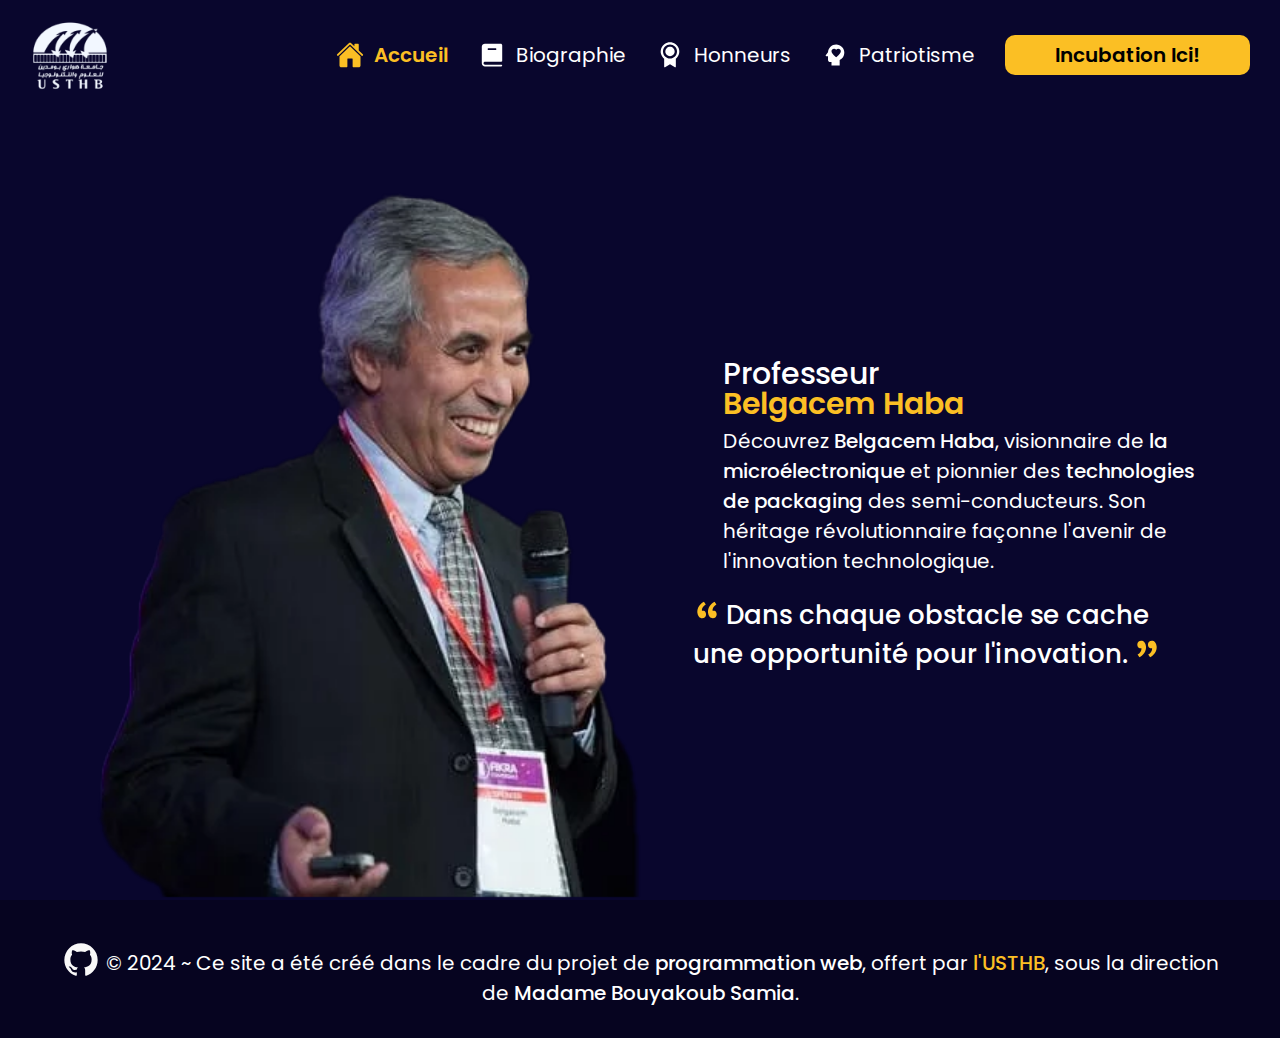
==== commit ce011c82: "Modification header" ====
--- a/index.html
+++ b/index.html
@@ -74,14 +74,14 @@
                         </svg>
                         <a href="./honneurs.html">Honneurs</a>
                     </li>
-                    <!--<li>
+                    <li>
                         <svg width="28" height="28" viewBox="0 0 28 28" fill="none" xmlns="http://www.w3.org/2000/svg">
                             <path
                                 d="M15.1666 3.5C10.7683 3.5 7.22164 6.94167 6.99998 11.27L4.75998 14.2217C4.47998 14.5833 4.75998 15.1667 5.24998 15.1667H6.99998V18.6667C6.99998 19.9617 8.03831 21 9.33331 21H10.5V24.5H18.6666V19.0283C21.4316 17.7217 23.3333 14.9333 23.3333 11.6667C23.3333 7.16333 19.6933 3.5 15.1666 3.5ZM19.8333 10.3017C19.8333 12.0983 18.2466 13.5333 15.8433 15.715L15.1666 16.3333L14.49 15.715C12.0866 13.5333 10.5 12.0983 10.5 10.3017C10.5 8.90167 11.62 7.74667 13.02 7.735H13.0666C13.8716 7.735 14.6416 8.09667 15.1666 8.70333C15.6916 8.09667 16.4616 7.735 17.2666 7.735C18.6666 7.72333 19.8333 8.855 19.8333 10.255V10.3017Z"
                                 fill="white" />
                         </svg>
                         <a href="./patriotisme.html">Patriotisme</a>
-                    </li>-->
+                    </li>
                     <a target="_blank" class="header-btn" href="https://haba-institute.com/">Incubation Ici!</a>
                 </ul>
             </nav>
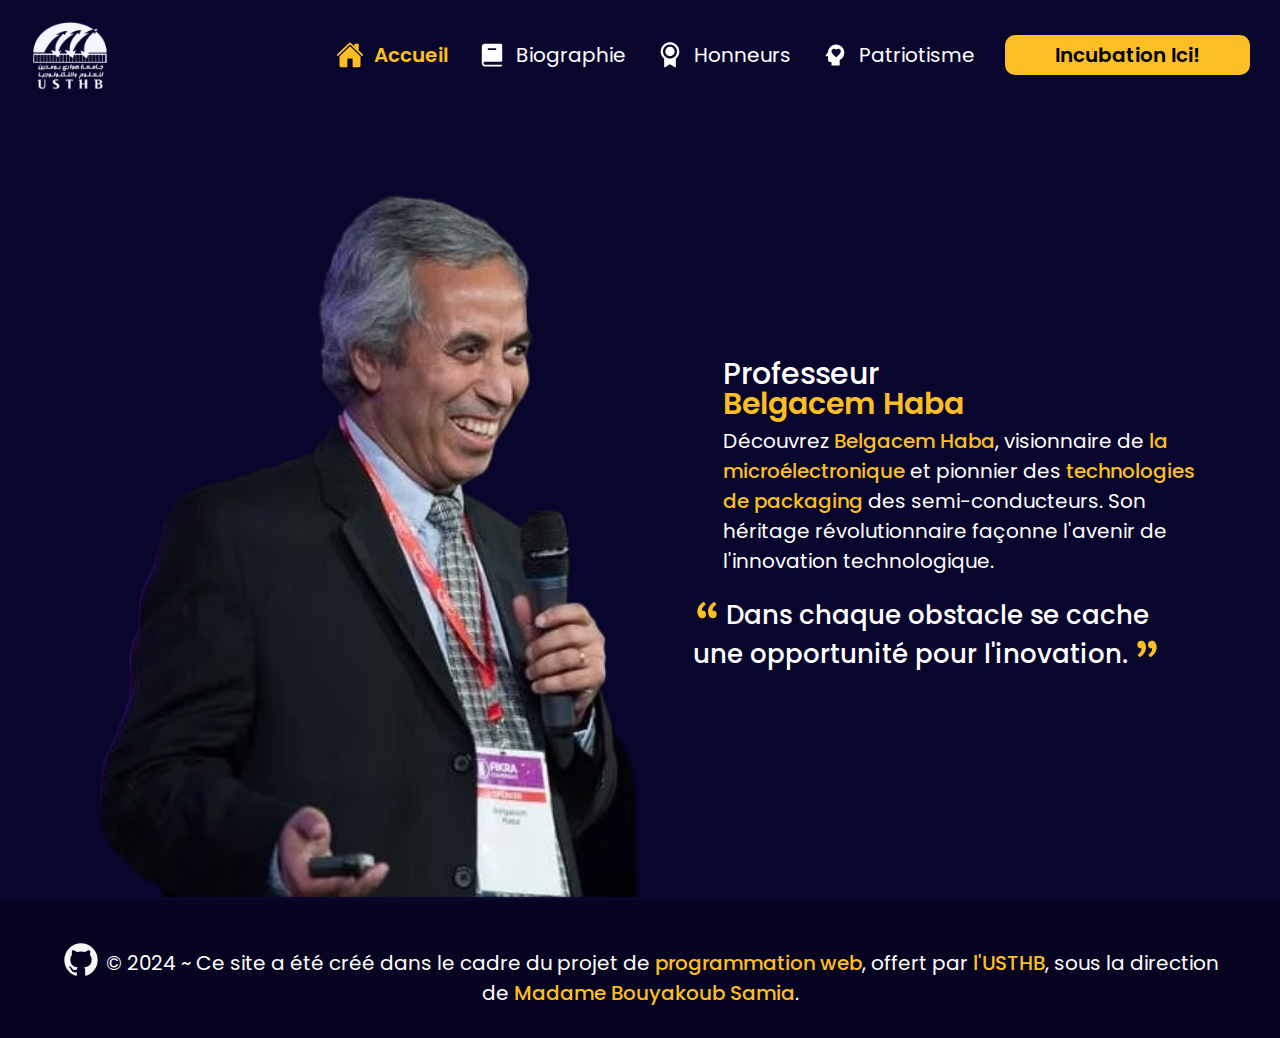
==== commit 86830513: "Add files via upload" ====
--- a/index.html
+++ b/index.html
@@ -1,118 +1,118 @@
-<!DOCTYPE html>
-<html lang="fr">
-
-<head>
-    <meta charset="UTF-8">
-    <meta name="viewport" content="width=device-width, initial-scale=1.0">
-    <meta name="description"
-        content="Belgacem Haba est un scientifique et inventeur renommé connu pour ses contributions aux microélectroniques et aux technologies d'emballage des semi-conducteurs. Découvrez sa vie, ses inventions et ses publications sur ce site Web.">
-    <meta name="keywords"
-        content="Belgacem Haba, scientifique, inventeur, microélectronique, emballage de semi-conducteurs, technologie, USTHB">
-    <title>Belgacem Haba: Page principale</title>
-    <link rel="stylesheet" href="./public/styles/fonts.css">
-    <link rel="stylesheet" href="./public/styles/global.css">
-    <link rel="stylesheet" href="./public/styles/index.css">
-    <!--Un petit script pour la responsiveness de notre header-->
-    <script>
-        document.addEventListener('DOMContentLoaded', function () {
-            const toggleButton = document.querySelector('#mobile-menu');
-            const overlay = document.querySelector('.overlay');
-            const navbarLinks = document.querySelector('header > nav');
-            const header = document.querySelector("header")
-
-            toggleButton.addEventListener('click', function () {
-                navbarLinks.classList.toggle('active');
-                navbarLinks.classList.toggle('showUp');
-                overlay.classList.toggle('active');
-
-            });
-
-            overlay.addEventListener('click', function () {
-                navbarLinks.classList.remove('active');
-                navbarLinks.classList.remove('showUp');
-                overlay.classList.remove('active');
-
-            });
-        });
-    </script>
-</head>
-
-<body>
-    <!--On va mettre le header et le main dans un div pour les afficher en 100vh-->
-    <div class="screen-container">
-        <!--Le header de la page, qui va contenir le logo, les liens vers toutes les pages de site et la button Call to action-->
-        <header>
-            <img id="usthb-logo" src="./public/img/logo.png" alt="USTHB">
-            <nav>
-                <ul>
-                    <li class="is-active">
-                        <!--On utilise les icons de cette façon pour controler leurs couleurs-->
-                        <svg width="28" height="28" viewBox="0 0 28 28" fill="none" xmlns="http://www.w3.org/2000/svg">
-                            <path
-                                d="M14.3041 5.53874C14.2226 5.46086 14.1143 5.41739 14.0016 5.41739C13.889 5.41739 13.7806 5.46086 13.6992 5.53874L3.63125 15.1566C3.58849 15.1975 3.55447 15.2467 3.53126 15.3011C3.50804 15.3555 3.4961 15.4141 3.49617 15.4733L3.49453 24.5C3.49453 24.9641 3.6789 25.4092 4.00709 25.7374C4.33528 26.0656 4.7804 26.25 5.24453 26.25H10.5C10.7321 26.25 10.9546 26.1578 11.1187 25.9937C11.2828 25.8296 11.375 25.6071 11.375 25.375V17.9375C11.375 17.8215 11.4211 17.7102 11.5031 17.6281C11.5852 17.5461 11.6965 17.5 11.8125 17.5H16.1875C16.3035 17.5 16.4148 17.5461 16.4969 17.6281C16.5789 17.7102 16.625 17.8215 16.625 17.9375V25.375C16.625 25.6071 16.7172 25.8296 16.8813 25.9937C17.0454 26.1578 17.2679 26.25 17.5 26.25H22.7533C23.2174 26.25 23.6625 26.0656 23.9907 25.7374C24.3189 25.4092 24.5033 24.9641 24.5033 24.5V15.4733C24.5033 15.4141 24.4914 15.3555 24.4682 15.3011C24.445 15.2467 24.411 15.1975 24.3682 15.1566L14.3041 5.53874Z"
-                                fill="#FBBF24" />
-                            <path
-                                d="M26.8466 13.352L22.756 9.43852V3.5C22.756 3.26794 22.6638 3.04538 22.4997 2.88128C22.3356 2.71719 22.1131 2.625 21.881 2.625H19.256C19.0239 2.625 18.8014 2.71719 18.6373 2.88128C18.4732 3.04538 18.381 3.26794 18.381 3.5V5.25L15.2135 2.22141C14.9171 1.92172 14.4763 1.75 14 1.75C13.5253 1.75 13.0856 1.92172 12.7892 2.22195L1.15719 13.3509C0.817029 13.679 0.774373 14.2188 1.0839 14.5742C1.16163 14.6639 1.2568 14.7369 1.36363 14.7887C1.47046 14.8405 1.5867 14.87 1.70529 14.8754C1.82387 14.8808 1.94232 14.862 2.05343 14.8202C2.16453 14.7784 2.26597 14.7144 2.35156 14.6322L13.6992 3.78875C13.7806 3.71086 13.889 3.66739 14.0016 3.66739C14.1143 3.66739 14.2226 3.71086 14.3041 3.78875L25.6528 14.6322C25.82 14.7925 26.0439 14.88 26.2755 14.8755C26.5071 14.871 26.7274 14.7748 26.8882 14.6081C27.224 14.2603 27.1961 13.6861 26.8466 13.352Z"
-                                fill="#FBBF24" />
-                        </svg>
-                        <a href="./index.html">Accueil</a>
-                    </li>
-                    <li>
-                        <svg width="28" height="28" viewBox="0 0 28 28" fill="none" xmlns="http://www.w3.org/2000/svg">
-                            <path fill-rule="evenodd" clip-rule="evenodd"
-                                d="M24.2083 19.4997C24.2082 19.5557 24.2027 19.6115 24.192 19.6665C24.2166 19.7932 24.2129 19.9237 24.1811 20.0487C24.1493 20.1738 24.0903 20.2903 24.0083 20.3898C23.9262 20.4894 23.8231 20.5696 23.7065 20.6247C23.5898 20.6797 23.4623 20.7083 23.3333 20.7083H6.99999C6.80848 20.7083 6.61884 20.7461 6.44191 20.8193C6.26498 20.8926 6.10421 21 5.96879 21.1355C5.83337 21.2709 5.72595 21.4317 5.65267 21.6086C5.57938 21.7855 5.54166 21.9752 5.54166 22.1667C5.54166 22.3582 5.57938 22.5478 5.65267 22.7247C5.72595 22.9017 5.83337 23.0624 5.96879 23.1979C6.10421 23.3333 6.26498 23.4407 6.44191 23.514C6.61884 23.5873 6.80848 23.625 6.99999 23.625H23.3333C23.5654 23.625 23.7879 23.7172 23.952 23.8813C24.1161 24.0454 24.2083 24.2679 24.2083 24.5C24.2083 24.7321 24.1161 24.9546 23.952 25.1187C23.7879 25.2828 23.5654 25.375 23.3333 25.375H6.99999C6.14909 25.375 5.33303 25.037 4.73136 24.4353C4.12968 23.8336 3.79166 23.0176 3.79166 22.1667V5.83333C3.79166 4.98243 4.12968 4.16638 4.73136 3.5647C5.33303 2.96302 6.14909 2.625 6.99999 2.625H22.6333C23.5037 2.625 24.2083 3.32967 24.2083 4.2V19.4997ZM10.5 7.29167C10.2679 7.29167 10.0454 7.38385 9.88127 7.54795C9.71718 7.71204 9.62499 7.9346 9.62499 8.16667C9.62499 8.39873 9.71718 8.62129 9.88127 8.78539C10.0454 8.94948 10.2679 9.04167 10.5 9.04167H17.5C17.7321 9.04167 17.9546 8.94948 18.1187 8.78539C18.2828 8.62129 18.375 8.39873 18.375 8.16667C18.375 7.9346 18.2828 7.71204 18.1187 7.54795C17.9546 7.38385 17.7321 7.29167 17.5 7.29167H10.5Z"
-                                fill="white" />
-                        </svg>
-
-                        <a href="./biographie.html">Biographie</a>
-                    </li>
-                    <li>
-                        <svg width="28" height="28" viewBox="0 0 28 28" fill="none" xmlns="http://www.w3.org/2000/svg">
-                            <path
-                                d="M19.8333 17.7858V25.8032C19.8333 25.9064 19.806 26.0078 19.754 26.0969C19.7021 26.1861 19.6274 26.2599 19.5376 26.3108C19.4478 26.3617 19.3461 26.3878 19.2429 26.3866C19.1397 26.3853 19.0387 26.3567 18.9502 26.3037L14 23.3333L9.04982 26.3037C8.96121 26.3568 8.86008 26.3854 8.75677 26.3866C8.65347 26.3878 8.5517 26.3615 8.46187 26.3105C8.37204 26.2595 8.29738 26.1855 8.24551 26.0962C8.19364 26.0068 8.16643 25.9053 8.16666 25.802V17.787C6.65716 16.5784 5.56031 14.9309 5.02769 13.072C4.49507 11.2131 4.55297 9.23463 5.1934 7.41006C5.83382 5.58549 7.02515 4.00488 8.60274 2.88667C10.1803 1.76845 12.0663 1.16785 14 1.16785C15.9337 1.16785 17.8197 1.76845 19.3972 2.88667C20.9748 4.00488 22.1662 5.58549 22.8066 7.41006C23.447 9.23463 23.5049 11.2131 22.9723 13.072C22.4397 14.9309 21.3428 16.5784 19.8333 17.787M14 17.5C15.8565 17.5 17.637 16.7625 18.9497 15.4498C20.2625 14.137 21 12.3565 21 10.5C21 8.6435 20.2625 6.86302 18.9497 5.55026C17.637 4.23751 15.8565 3.50001 14 3.50001C12.1435 3.50001 10.363 4.23751 9.05024 5.55026C7.73749 6.86302 6.99999 8.6435 6.99999 10.5C6.99999 12.3565 7.73749 14.137 9.05024 15.4498C10.363 16.7625 12.1435 17.5 14 17.5ZM14 15.1667C12.7623 15.1667 11.5753 14.675 10.7002 13.7998C9.82499 12.9247 9.33332 11.7377 9.33332 10.5C9.33332 9.26233 9.82499 8.07535 10.7002 7.20018C11.5753 6.32501 12.7623 5.83334 14 5.83334C15.2377 5.83334 16.4247 6.32501 17.2998 7.20018C18.175 8.07535 18.6667 9.26233 18.6667 10.5C18.6667 11.7377 18.175 12.9247 17.2998 13.7998C16.4247 14.675 15.2377 15.1667 14 15.1667Z"
-                                fill="white" />
-                        </svg>
-                        <a href="./honneurs.html">Honneurs</a>
-                    </li>
-                    <li>
-                        <svg width="28" height="28" viewBox="0 0 28 28" fill="none" xmlns="http://www.w3.org/2000/svg">
-                            <path
-                                d="M15.1666 3.5C10.7683 3.5 7.22164 6.94167 6.99998 11.27L4.75998 14.2217C4.47998 14.5833 4.75998 15.1667 5.24998 15.1667H6.99998V18.6667C6.99998 19.9617 8.03831 21 9.33331 21H10.5V24.5H18.6666V19.0283C21.4316 17.7217 23.3333 14.9333 23.3333 11.6667C23.3333 7.16333 19.6933 3.5 15.1666 3.5ZM19.8333 10.3017C19.8333 12.0983 18.2466 13.5333 15.8433 15.715L15.1666 16.3333L14.49 15.715C12.0866 13.5333 10.5 12.0983 10.5 10.3017C10.5 8.90167 11.62 7.74667 13.02 7.735H13.0666C13.8716 7.735 14.6416 8.09667 15.1666 8.70333C15.6916 8.09667 16.4616 7.735 17.2666 7.735C18.6666 7.72333 19.8333 8.855 19.8333 10.255V10.3017Z"
-                                fill="white" />
-                        </svg>
-                        <a href="./patriotisme.html">Patriotisme</a>
-                    </li>
-                    <a target="_blank" class="header-btn" href="https://haba-institute.com/">Incubation Ici!</a>
-                </ul>
-            </nav>
-            <!--Button Call to action qui émène à Haba Institute-->
-
-            <div class="overlay"></div>
-            <img id="mobile-menu" src="./public/icons/menu-icon.svg">
-            <!--Pas d'attribut alt puisque c'est que pour la décoration-->
-        </header>
-        <!--Fin de header-->
-        <!--main qui va contenir le contenu principale-->
-        <main>
-            <!--section qui contient la photo de belgacem haba et les lambes au dessous de sa tete-->
-            <section id="belkacem-pic-container">
-                <!--<img class="ideas-vibe" src="public/img/ideas-vibe.svg">--><!--Pas d'attribut d'alt puisque cet image c'est que pour la décoration-->
-                <img class="belkacem-pic" src="public/img/belkacem01.png" alt="Belkacem Haba">
-            </section>
-            <section id="intro-container">
-                <h2>Professeur</h2>
-                <h1>Belgacem Haba</h1>
-                <p>Découvrez <strong>Belgacem Haba</strong>, visionnaire de <strong>la microélectronique</strong> et pionnier des <strong>technologies de packaging</strong> des semi-conducteurs. Son héritage révolutionnaire façonne l&apos;avenir de l&apos;innovation technologique.</p>
-                <q>Dans chaque obstacle se cache une opportunité pour l&apos;inovation.</q>
-            </section>
-        </main>
-    </div>
-    <footer>
-        <a href="https://github.com/coding-with-lounas/Portfolio-project-1" target="_blank">
-            <img id="github-icon" src="public/icons/github-icon.svg" alt="github repository">
-        </a>
-        <span>© 2024 ~ Ce site a été créé dans le cadre du projet de <strong>programmation web</strong>, offert par <a target="_blank" href="https://www.usthb.dz"><strong>l'USTHB</strong></a>, sous la direction de <strong>Madame Bouyakoub Samia</strong>.</span>
-    </footer>
-</body>
-
+<!DOCTYPE html>
+<html lang="fr">
+
+<head>
+    <meta charset="UTF-8">
+    <meta name="viewport" content="width=device-width, initial-scale=1.0">
+    <meta name="description"
+        content="Belgacem Haba est un scientifique et inventeur renommé connu pour ses contributions aux microélectroniques et aux technologies d'emballage des semi-conducteurs. Découvrez sa vie, ses inventions et ses publications sur ce site Web.">
+    <meta name="keywords"
+        content="Belgacem Haba, scientifique, inventeur, microélectronique, emballage de semi-conducteurs, technologie, USTHB">
+    <title>Belgacem Haba: Page principale</title>
+    <link rel="stylesheet" href="./public/styles/fonts.css">
+    <link rel="stylesheet" href="./public/styles/global.css">
+    <link rel="stylesheet" href="./public/styles/index.css">
+    <!--Un petit script pour la responsiveness de notre header-->
+    <script>
+        document.addEventListener('DOMContentLoaded', function () {
+            const toggleButton = document.querySelector('#mobile-menu');
+            const overlay = document.querySelector('.overlay');
+            const navbarLinks = document.querySelector('header > nav');
+            const header = document.querySelector("header")
+
+            toggleButton.addEventListener('click', function () {
+                navbarLinks.classList.toggle('active');
+                navbarLinks.classList.toggle('showUp');
+                overlay.classList.toggle('active');
+
+            });
+
+            overlay.addEventListener('click', function () {
+                navbarLinks.classList.remove('active');
+                navbarLinks.classList.remove('showUp');
+                overlay.classList.remove('active');
+
+            });
+        });
+    </script>
+</head>
+
+<body>
+    <!--On va mettre le header et le main dans un div pour les afficher en 100vh-->
+    <div class="screen-container">
+        <!--Le header de la page, qui va contenir le logo, les liens vers toutes les pages de site et la button Call to action-->
+        <header>
+            <img id="usthb-logo" src="./public/img/logo.png" alt="USTHB">
+            <nav>
+                <ul>
+                    <li class="is-active">
+                        <!--On utilise les icons de cette façon pour controler leurs couleurs-->
+                        <svg width="28" height="28" viewBox="0 0 28 28" fill="none" xmlns="http://www.w3.org/2000/svg">
+                            <path
+                                d="M14.3041 5.53874C14.2226 5.46086 14.1143 5.41739 14.0016 5.41739C13.889 5.41739 13.7806 5.46086 13.6992 5.53874L3.63125 15.1566C3.58849 15.1975 3.55447 15.2467 3.53126 15.3011C3.50804 15.3555 3.4961 15.4141 3.49617 15.4733L3.49453 24.5C3.49453 24.9641 3.6789 25.4092 4.00709 25.7374C4.33528 26.0656 4.7804 26.25 5.24453 26.25H10.5C10.7321 26.25 10.9546 26.1578 11.1187 25.9937C11.2828 25.8296 11.375 25.6071 11.375 25.375V17.9375C11.375 17.8215 11.4211 17.7102 11.5031 17.6281C11.5852 17.5461 11.6965 17.5 11.8125 17.5H16.1875C16.3035 17.5 16.4148 17.5461 16.4969 17.6281C16.5789 17.7102 16.625 17.8215 16.625 17.9375V25.375C16.625 25.6071 16.7172 25.8296 16.8813 25.9937C17.0454 26.1578 17.2679 26.25 17.5 26.25H22.7533C23.2174 26.25 23.6625 26.0656 23.9907 25.7374C24.3189 25.4092 24.5033 24.9641 24.5033 24.5V15.4733C24.5033 15.4141 24.4914 15.3555 24.4682 15.3011C24.445 15.2467 24.411 15.1975 24.3682 15.1566L14.3041 5.53874Z"
+                                fill="#FBBF24" />
+                            <path
+                                d="M26.8466 13.352L22.756 9.43852V3.5C22.756 3.26794 22.6638 3.04538 22.4997 2.88128C22.3356 2.71719 22.1131 2.625 21.881 2.625H19.256C19.0239 2.625 18.8014 2.71719 18.6373 2.88128C18.4732 3.04538 18.381 3.26794 18.381 3.5V5.25L15.2135 2.22141C14.9171 1.92172 14.4763 1.75 14 1.75C13.5253 1.75 13.0856 1.92172 12.7892 2.22195L1.15719 13.3509C0.817029 13.679 0.774373 14.2188 1.0839 14.5742C1.16163 14.6639 1.2568 14.7369 1.36363 14.7887C1.47046 14.8405 1.5867 14.87 1.70529 14.8754C1.82387 14.8808 1.94232 14.862 2.05343 14.8202C2.16453 14.7784 2.26597 14.7144 2.35156 14.6322L13.6992 3.78875C13.7806 3.71086 13.889 3.66739 14.0016 3.66739C14.1143 3.66739 14.2226 3.71086 14.3041 3.78875L25.6528 14.6322C25.82 14.7925 26.0439 14.88 26.2755 14.8755C26.5071 14.871 26.7274 14.7748 26.8882 14.6081C27.224 14.2603 27.1961 13.6861 26.8466 13.352Z"
+                                fill="#FBBF24" />
+                        </svg>
+                        <a href="./index.html">Accueil</a>
+                    </li>
+                    <li>
+                        <svg width="28" height="28" viewBox="0 0 28 28" fill="none" xmlns="http://www.w3.org/2000/svg">
+                            <path fill-rule="evenodd" clip-rule="evenodd"
+                                d="M24.2083 19.4997C24.2082 19.5557 24.2027 19.6115 24.192 19.6665C24.2166 19.7932 24.2129 19.9237 24.1811 20.0487C24.1493 20.1738 24.0903 20.2903 24.0083 20.3898C23.9262 20.4894 23.8231 20.5696 23.7065 20.6247C23.5898 20.6797 23.4623 20.7083 23.3333 20.7083H6.99999C6.80848 20.7083 6.61884 20.7461 6.44191 20.8193C6.26498 20.8926 6.10421 21 5.96879 21.1355C5.83337 21.2709 5.72595 21.4317 5.65267 21.6086C5.57938 21.7855 5.54166 21.9752 5.54166 22.1667C5.54166 22.3582 5.57938 22.5478 5.65267 22.7247C5.72595 22.9017 5.83337 23.0624 5.96879 23.1979C6.10421 23.3333 6.26498 23.4407 6.44191 23.514C6.61884 23.5873 6.80848 23.625 6.99999 23.625H23.3333C23.5654 23.625 23.7879 23.7172 23.952 23.8813C24.1161 24.0454 24.2083 24.2679 24.2083 24.5C24.2083 24.7321 24.1161 24.9546 23.952 25.1187C23.7879 25.2828 23.5654 25.375 23.3333 25.375H6.99999C6.14909 25.375 5.33303 25.037 4.73136 24.4353C4.12968 23.8336 3.79166 23.0176 3.79166 22.1667V5.83333C3.79166 4.98243 4.12968 4.16638 4.73136 3.5647C5.33303 2.96302 6.14909 2.625 6.99999 2.625H22.6333C23.5037 2.625 24.2083 3.32967 24.2083 4.2V19.4997ZM10.5 7.29167C10.2679 7.29167 10.0454 7.38385 9.88127 7.54795C9.71718 7.71204 9.62499 7.9346 9.62499 8.16667C9.62499 8.39873 9.71718 8.62129 9.88127 8.78539C10.0454 8.94948 10.2679 9.04167 10.5 9.04167H17.5C17.7321 9.04167 17.9546 8.94948 18.1187 8.78539C18.2828 8.62129 18.375 8.39873 18.375 8.16667C18.375 7.9346 18.2828 7.71204 18.1187 7.54795C17.9546 7.38385 17.7321 7.29167 17.5 7.29167H10.5Z"
+                                fill="white" />
+                        </svg>
+
+                        <a href="./biographie.html">Biographie</a>
+                    </li>
+                    <li>
+                        <svg width="28" height="28" viewBox="0 0 28 28" fill="none" xmlns="http://www.w3.org/2000/svg">
+                            <path
+                                d="M19.8333 17.7858V25.8032C19.8333 25.9064 19.806 26.0078 19.754 26.0969C19.7021 26.1861 19.6274 26.2599 19.5376 26.3108C19.4478 26.3617 19.3461 26.3878 19.2429 26.3866C19.1397 26.3853 19.0387 26.3567 18.9502 26.3037L14 23.3333L9.04982 26.3037C8.96121 26.3568 8.86008 26.3854 8.75677 26.3866C8.65347 26.3878 8.5517 26.3615 8.46187 26.3105C8.37204 26.2595 8.29738 26.1855 8.24551 26.0962C8.19364 26.0068 8.16643 25.9053 8.16666 25.802V17.787C6.65716 16.5784 5.56031 14.9309 5.02769 13.072C4.49507 11.2131 4.55297 9.23463 5.1934 7.41006C5.83382 5.58549 7.02515 4.00488 8.60274 2.88667C10.1803 1.76845 12.0663 1.16785 14 1.16785C15.9337 1.16785 17.8197 1.76845 19.3972 2.88667C20.9748 4.00488 22.1662 5.58549 22.8066 7.41006C23.447 9.23463 23.5049 11.2131 22.9723 13.072C22.4397 14.9309 21.3428 16.5784 19.8333 17.787M14 17.5C15.8565 17.5 17.637 16.7625 18.9497 15.4498C20.2625 14.137 21 12.3565 21 10.5C21 8.6435 20.2625 6.86302 18.9497 5.55026C17.637 4.23751 15.8565 3.50001 14 3.50001C12.1435 3.50001 10.363 4.23751 9.05024 5.55026C7.73749 6.86302 6.99999 8.6435 6.99999 10.5C6.99999 12.3565 7.73749 14.137 9.05024 15.4498C10.363 16.7625 12.1435 17.5 14 17.5ZM14 15.1667C12.7623 15.1667 11.5753 14.675 10.7002 13.7998C9.82499 12.9247 9.33332 11.7377 9.33332 10.5C9.33332 9.26233 9.82499 8.07535 10.7002 7.20018C11.5753 6.32501 12.7623 5.83334 14 5.83334C15.2377 5.83334 16.4247 6.32501 17.2998 7.20018C18.175 8.07535 18.6667 9.26233 18.6667 10.5C18.6667 11.7377 18.175 12.9247 17.2998 13.7998C16.4247 14.675 15.2377 15.1667 14 15.1667Z"
+                                fill="white" />
+                        </svg>
+                        <a href="./honneurs.html">Honneurs</a>
+                    </li>
+                    <li>
+                        <svg width="28" height="28" viewBox="0 0 28 28" fill="none" xmlns="http://www.w3.org/2000/svg">
+                            <path
+                                d="M15.1666 3.5C10.7683 3.5 7.22164 6.94167 6.99998 11.27L4.75998 14.2217C4.47998 14.5833 4.75998 15.1667 5.24998 15.1667H6.99998V18.6667C6.99998 19.9617 8.03831 21 9.33331 21H10.5V24.5H18.6666V19.0283C21.4316 17.7217 23.3333 14.9333 23.3333 11.6667C23.3333 7.16333 19.6933 3.5 15.1666 3.5ZM19.8333 10.3017C19.8333 12.0983 18.2466 13.5333 15.8433 15.715L15.1666 16.3333L14.49 15.715C12.0866 13.5333 10.5 12.0983 10.5 10.3017C10.5 8.90167 11.62 7.74667 13.02 7.735H13.0666C13.8716 7.735 14.6416 8.09667 15.1666 8.70333C15.6916 8.09667 16.4616 7.735 17.2666 7.735C18.6666 7.72333 19.8333 8.855 19.8333 10.255V10.3017Z"
+                                fill="white" />
+                        </svg>
+                        <a href="./patriotisme.html">Patriotisme</a>
+                    </li>
+                    <a target="_blank" class="header-btn" href="https://haba-institute.com/">Incubation Ici!</a>
+                </ul>
+            </nav>
+            <!--Button Call to action qui émène à Haba Institute-->
+
+            <div class="overlay"></div>
+            <img id="mobile-menu" src="./public/icons/menu-icon.svg">
+            <!--Pas d'attribut alt puisque c'est que pour la décoration-->
+        </header>
+        <!--Fin de header-->
+        <!--main qui va contenir le contenu principale-->
+        <main>
+            <!--section qui contient la photo de belgacem haba et les lambes au dessous de sa tete-->
+            <section id="belkacem-pic-container">
+                <!--<img class="ideas-vibe" src="public/img/ideas-vibe.svg">--><!--Pas d'attribut d'alt puisque cet image c'est que pour la décoration-->
+                <img class="belkacem-pic" src="public/img/belkacem01.png" alt="Belkacem Haba">
+            </section>
+            <section id="intro-container">
+                <h2>Professeur</h2>
+                <h1>Belgacem Haba</h1>
+                <p>Découvrez <strong>Belgacem Haba</strong>, visionnaire de <strong>la microélectronique</strong> et pionnier des <strong>technologies de packaging</strong> des semi-conducteurs. Son héritage révolutionnaire façonne l&apos;avenir de l&apos;innovation technologique.</p>
+                <q>Dans chaque obstacle se cache une opportunité pour l&apos;inovation.</q>
+            </section>
+        </main>
+    </div>
+    <footer>
+        <a href="https://github.com/coding-with-lounas/Portfolio-project-1" target="_blank">
+            <img id="github-icon" src="public/icons/github-icon.svg" alt="github repository">
+        </a>
+        <span>© 2024 ~ Ce site a été créé dans le cadre du projet de <strong>programmation web</strong>, offert par <a target="_blank" href="https://www.usthb.dz"><strong>l'USTHB</strong></a>, sous la direction de <strong>Madame Bouyakoub Samia</strong>.</span>
+    </footer>
+</body>
+
 </html>--- a/public/styles/fonts.css
+++ b/public/styles/fonts.css
@@ -1,19 +1,19 @@
-/* On déclare le font Poppins ici pour Regular, Medium et SemiBold*/
-@font-face {
-    font-family: 'Poppins';
-    font-style: normal;
-    font-weight: 400;
-    src: url(../fonts/Poppins-Regular.ttf) format('truetype');
-}
-@font-face {
-    font-family: 'Poppins';
-    font-style: normal;
-    font-weight: 500;
-    src: url(../fonts/Poppins-Medium.ttf) format('truetype');
-}
-@font-face {
-    font-family: 'Poppins';
-    font-style: normal;
-    font-weight: 600;
-    src: url(../fonts/Poppins-SemiBold.ttf) format('truetype');
+/* On déclare le font Poppins ici pour Regular, Medium et SemiBold*/
+@font-face {
+    font-family: 'Poppins';
+    font-style: normal;
+    font-weight: 400;
+    src: url(../fonts/Poppins-Regular.ttf) format('truetype');
+}
+@font-face {
+    font-family: 'Poppins';
+    font-style: normal;
+    font-weight: 500;
+    src: url(../fonts/Poppins-Medium.ttf) format('truetype');
+}
+@font-face {
+    font-family: 'Poppins';
+    font-style: normal;
+    font-weight: 600;
+    src: url(../fonts/Poppins-SemiBold.ttf) format('truetype');
 }--- a/public/styles/global.css
+++ b/public/styles/global.css
@@ -1,155 +1,157 @@
-/* On définit quelque règles par défaut */
-* {
-    box-sizing: border-box;
-    margin: 0;
-    padding: 0;
-}
-strong{
-    font-weight: 500;
-}
-
-body {
-    font-family: 'Poppins',Arial, sans-serif;
-    font-size: 16px;
-    line-height: 1.5;
-    color: white;
-    background-color: rgb(9,6,45);
-    
-}
-
-a {
-    text-decoration: none;
-    color: inherit;
-}
-.screen-container{
-    display: flex;
-    flex-direction: column;
-}
-/* Quelque règles pour le header*/
-header{
-    padding: 15px 30px;
-    display: flex;
-    justify-content: space-between;
-    align-items: center;
-    width: 100%;
-}
-#usthb-logo{
-    width: 80px;
-    height: 80px;
-}
-/* Règles pour le container des liens vers les pages + Button Cta*/
-nav > ul{
-    list-style-type: none;
-    display: flex;
-    flex-direction: column;
-    justify-content: center;
-    align-items: center;
-    gap: 30px;
-}
-nav > ul > li{
-    display: flex;
-    justify-content: center;
-    align-items: center;
-    gap: 10px;
-}
-/* Pour la page séléctionné */
-li.is-active > svg > path{
-    fill:rgb(251, 191, 36);
-}
-li.is-active a{
-    font-weight: 600;
-    color: rgb(251, 191, 36);
-}
-/*Button CTA*/
-a.header-btn{
-    background-color: rgb(251, 191, 36);
-    color: black;
-    padding: 5px 50px;
-    border-radius: 10px;
-    font-weight: 600;
-    flex-shrink: 0;
-}
-header img#mobile-menu:hover{
-    cursor: pointer;
-}
-
-header > nav{
-    display: none;
-}
-/*Overlay pour le menu dans le cas de mobile pour la responsivness de header*/
-.overlay {
-    display: none;
-    position: fixed;
-    top: 0;
-    left: 0;
-    width: 100%;
-    height: 100%;
-    background-color: rgba(0, 0, 0, 0.5);
-    z-index: 5;
-}
-.active{
-    display: block;
-    
-}
-.showUp{
-    z-index: 10;
-    position: absolute;
-    left: 50%;
-    transform: translateX(-50%);
-    top: 30px;
-    width: 100%;
-}
-header img#mobile-menu{
-    height: 30px;
-    width: auto;
-}
-/*Fin pour le header*/
-/*Footer début*/
-footer{
-    background-color: rgb(6, 4, 32);
-    padding: 15px;
-    text-align: center;
-}
-footer a{
-    color:rgb(251, 191, 36)
-}
-footer #github-icon{
-    position: relative;
-    top: 10px;
-}
-/*Footer fin*/
-@media screen and (min-width: 500px){
-    body{
-        font-size: 20px;
-    }
-}
-@media screen and (min-width: 600px){
-    footer{
-        padding: 30px 60px;
-    }
-    header img#mobile-menu{
-        height: auto;
-        width: auto;
-    }
-}
-@media screen and (min-width: 1024px){
-    header img#mobile-menu{
-        display: none;
-    }
-    header > nav{
-        display: block;
-    }
-    header > nav > ul {
-        flex-direction: row;
-    }
-    a.header-btn{
-        display: block;
-    }
-}
-@media screen and (min-width: 1500px){
-    body{
-        font-size: 30px;
-    }
-}
-
-
+/* On définit quelque règles par défaut */
+* {
+    box-sizing: border-box;
+    margin: 0;
+    padding: 0;
+}
+strong{
+    font-weight: 500;
+    color: rgb(251, 191, 36);
+
+}
+
+body {
+    font-family: 'Poppins',Arial, sans-serif;
+    font-size: 16px;
+    line-height: 1.5;
+    color: white;
+    background-color: rgb(9,6,45);
+    
+}
+
+a {
+    text-decoration: none;
+    color: inherit;
+}
+.screen-container{
+    display: flex;
+    flex-direction: column;
+}
+/* Quelque règles pour le header*/
+header{
+    padding: 15px 30px;
+    display: flex;
+    justify-content: space-between;
+    align-items: center;
+    width: 100%;
+}
+#usthb-logo{
+    width: 80px;
+    height: 80px;
+}
+/* Règles pour le container des liens vers les pages + Button Cta*/
+nav > ul{
+    list-style-type: none;
+    display: flex;
+    flex-direction: column;
+    justify-content: center;
+    align-items: center;
+    gap: 30px;
+}
+nav > ul > li{
+    display: flex;
+    justify-content: center;
+    align-items: center;
+    gap: 10px;
+}
+/* Pour la page séléctionné */
+li.is-active > svg > path{
+    fill:rgb(251, 191, 36);
+}
+li.is-active a{
+    font-weight: 600;
+    color: rgb(251, 191, 36);
+}
+/*Button CTA*/
+a.header-btn{
+    background-color: rgb(251, 191, 36);
+    color: black;
+    padding: 5px 50px;
+    border-radius: 10px;
+    font-weight: 600;
+    flex-shrink: 0;
+}
+header img#mobile-menu:hover{
+    cursor: pointer;
+}
+
+header > nav{
+    display: none;
+}
+/*Overlay pour le menu dans le cas de mobile pour la responsivness de header*/
+.overlay {
+    display: none;
+    position: fixed;
+    top: 0;
+    left: 0;
+    width: 100%;
+    height: 100%;
+    background-color: rgba(0, 0, 0, 0.5);
+    z-index: 5;
+}
+.active{
+    display: block;
+    
+}
+.showUp{
+    z-index: 10;
+    position: absolute;
+    left: 50%;
+    transform: translateX(-50%);
+    top: 30px;
+    width: 100%;
+}
+header img#mobile-menu{
+    height: 30px;
+    width: auto;
+}
+/*Fin pour le header*/
+/*Footer début*/
+footer{
+    background-color: rgb(6, 4, 32);
+    padding: 15px;
+    text-align: center;
+}
+footer a{
+    color:rgb(251, 191, 36)
+}
+footer #github-icon{
+    position: relative;
+    top: 10px;
+}
+/*Footer fin*/
+@media screen and (min-width: 500px){
+    body{
+        font-size: 20px;
+    }
+}
+@media screen and (min-width: 600px){
+    footer{
+        padding: 30px 60px;
+    }
+    header img#mobile-menu{
+        height: auto;
+        width: auto;
+    }
+}
+@media screen and (min-width: 1024px){
+    header img#mobile-menu{
+        display: none;
+    }
+    header > nav{
+        display: block;
+    }
+    header > nav > ul {
+        flex-direction: row;
+    }
+    a.header-btn{
+        display: block;
+    }
+}
+@media screen and (min-width: 1500px){
+    body{
+        font-size: 30px;
+    }
+}
+
+
--- a/public/styles/index.css
+++ b/public/styles/index.css
@@ -1,97 +1,97 @@
-/* Autres règles ici */
-main{
-    height: 100%;
-    display: flex;
-    justify-content: space-evenly;
-    align-items: center;
-    flex-wrap: wrap;
-    padding: 0 15px; 
-    margin-bottom: 60px;
-}
-section#belkacem-pic-container{
-    height: 100%;
-    position: relative;
-    width: 100%;
-    border-bottom: 4px solid rgb(251, 191, 36);
-    margin-bottom: 30px;
-    max-width: 500px;
-    min-height: 300px;
-}
-section#belkacem-pic-container > img.ideas-vibe, section#belkacem-pic-container > img.belkacem-pic{
-    position: absolute;
-}
-section#belkacem-pic-container > img.ideas-vibe{
-    top: -8%;
-    width: 50%;
-    left: 5%;
-}
-section#belkacem-pic-container > img.belkacem-pic{
-    bottom: 0;
-    left: 50%;
-    transform: translateX(-50%);
-    height: 90%;
-}
-main > section#intro-container{
-    width: 100%;
-    max-width: 500px;
-}
-#intro-container > h2{
-    line-height: 0.5em;
-    font-weight: 500;
-}
-#intro-container > h1{
-    color: rgb(251, 191, 36);
-    font-size: 1.5em;
-}
-#intro-container > p{
-    margin-bottom: 1em;
-}
-#intro-container > q{
-    font-weight: 500;
-    font-size: 1.3em;
-}
-/* On va changer les open et close quotes par défaut*/
-#intro-container > q::before,  #intro-container > q::after{
-    content: "";
-    display: inline-block;
-    width: 28px;
-    height: 28px;
-    background-size: cover;
-}
-#intro-container > q::before{
-    background-image: url('../icons/open-quote.svg');
-    margin-right: 5px;
-}
-#intro-container > q::after{
-    background-image: url('../icons/close-quote.svg');
-    margin-left: 5px;
-}
-
-@media screen and (min-width: 600px){
-    section#belkacem-pic-container{
-        min-height: 500px;
-    }
-}
-@media screen and (min-width: 1030px){
-    main{
-        margin-bottom: 0;
-    }
-    section#belkacem-pic-container{
-        border-bottom: none;
-        margin-bottom: none;
-        width: 50%;
-        max-width:none;
-    }
-    .screen-container{
-        height: 100vh;
-    }
-    #intro-container > q {
-        position: relative;
-        left: -30px;
-    }
-}
-@media screen and (min-width: 1500px){
-    main > section#intro-container{
-        max-width: 600px;
-    }
-}
+/* Autres règles ici */
+main{
+    height: 100%;
+    display: flex;
+    justify-content: space-evenly;
+    align-items: center;
+    flex-wrap: wrap;
+    padding: 0 15px; 
+    margin-bottom: 60px;
+}
+section#belkacem-pic-container{
+    height: 100%;
+    position: relative;
+    width: 100%;
+    border-bottom: 4px solid rgb(251, 191, 36);
+    margin-bottom: 30px;
+    max-width: 500px;
+    min-height: 300px;
+}
+section#belkacem-pic-container > img.ideas-vibe, section#belkacem-pic-container > img.belkacem-pic{
+    position: absolute;
+}
+section#belkacem-pic-container > img.ideas-vibe{
+    top: -8%;
+    width: 50%;
+    left: 5%;
+}
+section#belkacem-pic-container > img.belkacem-pic{
+    bottom: 0;
+    left: 50%;
+    transform: translateX(-50%);
+    height: 90%;
+}
+main > section#intro-container{
+    width: 100%;
+    max-width: 500px;
+}
+#intro-container > h2{
+    line-height: 0.5em;
+    font-weight: 500;
+}
+#intro-container > h1{
+    color: rgb(251, 191, 36);
+    font-size: 1.5em;
+}
+#intro-container > p{
+    margin-bottom: 1em;
+}
+#intro-container > q{
+    font-weight: 500;
+    font-size: 1.3em;
+}
+/* On va changer les open et close quotes par défaut*/
+#intro-container > q::before,  #intro-container > q::after{
+    content: "";
+    display: inline-block;
+    width: 28px;
+    height: 28px;
+    background-size: cover;
+}
+#intro-container > q::before{
+    background-image: url('../icons/open-quote.svg');
+    margin-right: 5px;
+}
+#intro-container > q::after{
+    background-image: url('../icons/close-quote.svg');
+    margin-left: 5px;
+}
+
+@media screen and (min-width: 600px){
+    section#belkacem-pic-container{
+        min-height: 500px;
+    }
+}
+@media screen and (min-width: 1030px){
+    main{
+        margin-bottom: 0;
+    }
+    section#belkacem-pic-container{
+        border-bottom: none;
+        margin-bottom: none;
+        width: 50%;
+        max-width:none;
+    }
+    .screen-container{
+        height: 100vh;
+    }
+    #intro-container > q {
+        position: relative;
+        left: -30px;
+    }
+}
+@media screen and (min-width: 1500px){
+    main > section#intro-container{
+        max-width: 600px;
+    }
+}
